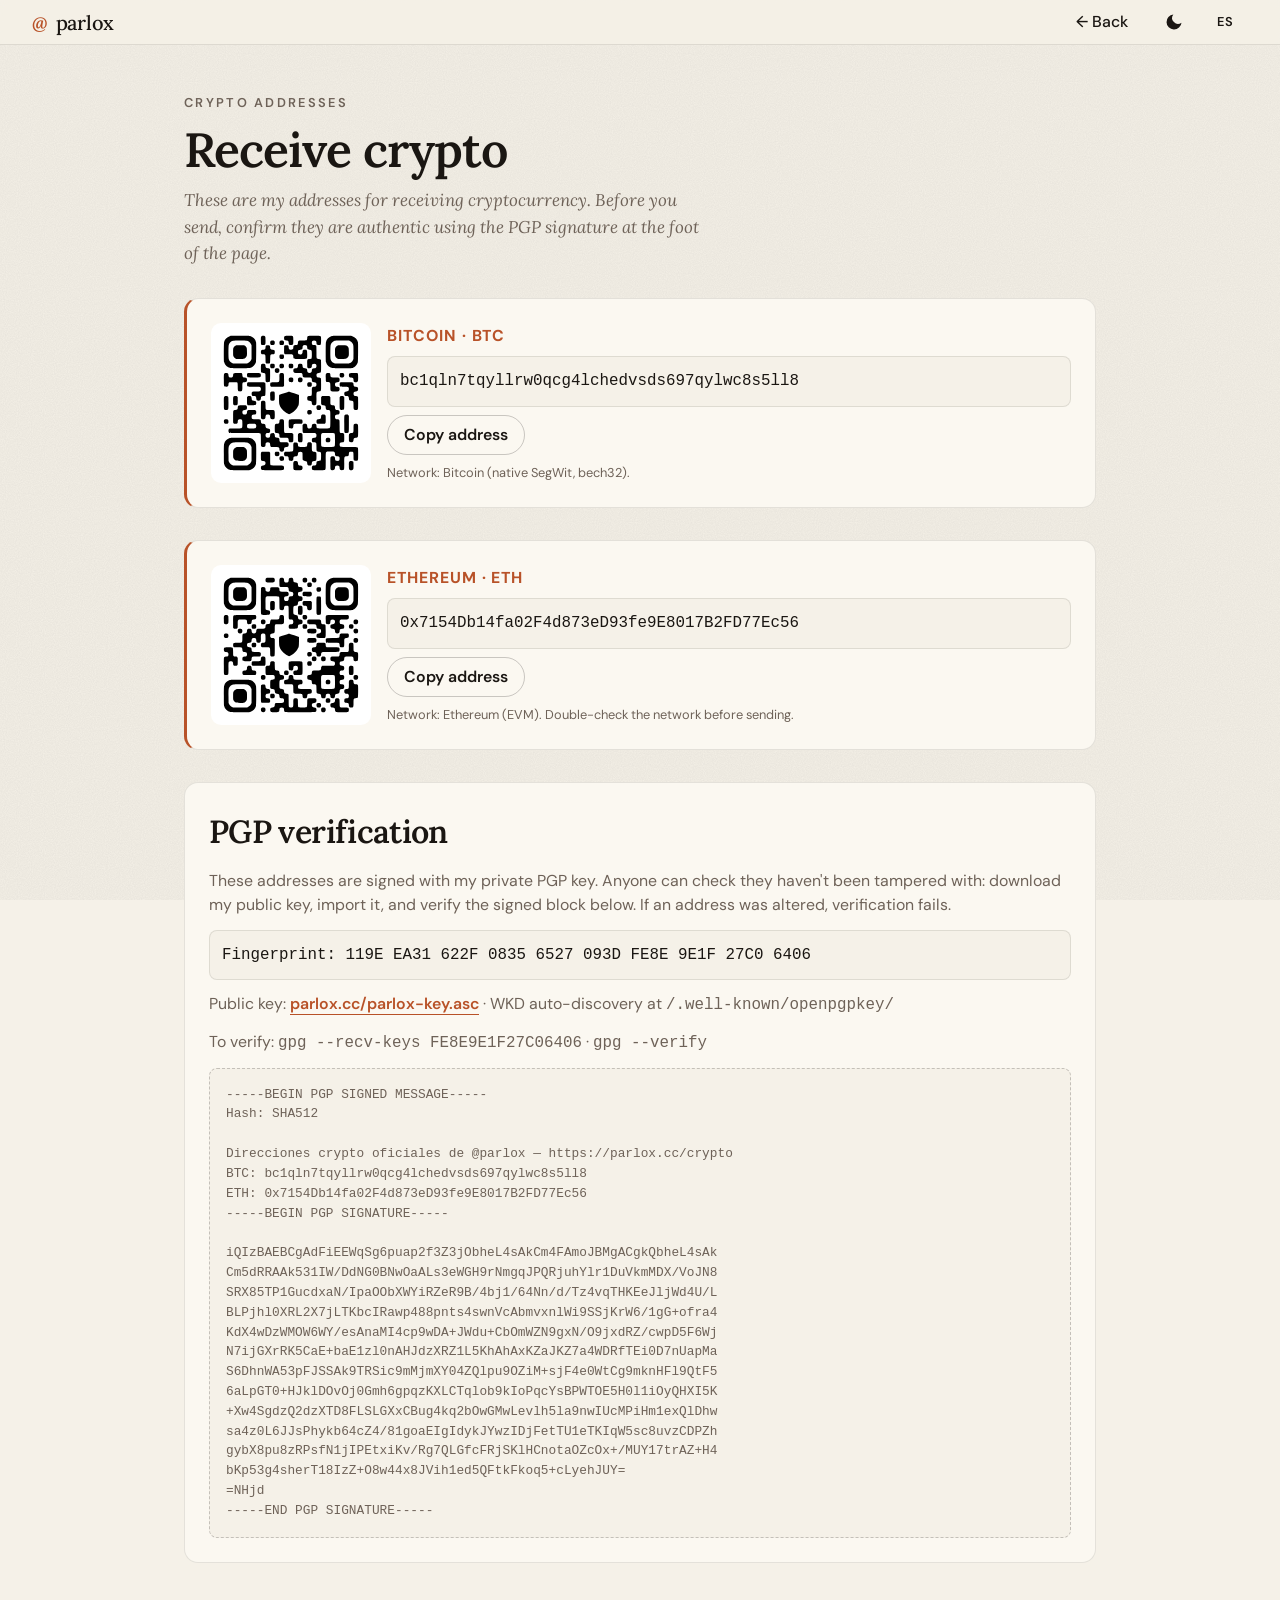
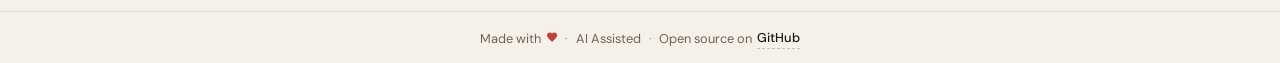
==== crypto.html @ d7d1cc17 "Home v2 + /crypto page: Lora type, quick-data, brand banners, PGP Home (index.html / styles.css / ap" ====
<!doctype html>
<html lang="es">
  <head>
    <meta charset="utf-8" />
    <meta name="viewport" content="width=device-width, initial-scale=1, viewport-fit=cover" />
    <meta name="color-scheme" content="light dark" />

    <title>Recibir crypto — @parlox</title>
    <meta
      name="description"
      content="Direcciones crypto verificables de @parlox, firmadas con PGP."
    />
    <link rel="canonical" href="https://parlox.cc/crypto" />

    <meta name="theme-color" content="#f5f1e8" media="(prefers-color-scheme: light)" />
    <meta name="theme-color" content="#0e0c0a" media="(prefers-color-scheme: dark)" />

    <link
      rel="icon"
      type="image/svg+xml"
      href="data:image/svg+xml;utf8,<svg xmlns='http://www.w3.org/2000/svg' viewBox='0 0 32 32'><rect width='32' height='32' rx='7' fill='%231a1612'/><text x='16' y='22' text-anchor='middle' font-family='Georgia, serif' font-style='italic' font-weight='600' font-size='18' fill='%23f5f1e8'>px</text></svg>"
    />

    <!-- Same no-flash bootstrap as the home page: theme is light/dark
         only (Option 1); lang persists and mirrors to ?lang=en. -->
    <script>
      (function () {
        try {
          var t = localStorage.getItem("parlox.theme");
          if (t !== "light" && t !== "dark")
            t = matchMedia("(prefers-color-scheme: dark)").matches
              ? "dark"
              : "light";
          document.documentElement.setAttribute("data-theme", t);
          var url = new URL(location.href);
          var l =
            url.searchParams.get("lang") ||
            localStorage.getItem("parlox.lang") ||
            ((navigator.language || "es").slice(0, 2).toLowerCase() === "en"
              ? "en"
              : "es");
          document.documentElement.setAttribute("lang", l);
        } catch (e) {}
      })();
    </script>

    <link rel="preconnect" href="https://fonts.googleapis.com" />
    <link rel="preconnect" href="https://fonts.gstatic.com" crossorigin />
    <link
      href="https://fonts.googleapis.com/css2?family=Lora:ital,wght@0,400..700;1,400..600&family=DM+Sans:opsz,wght@9..40,400..700&display=swap"
      rel="stylesheet"
    />

    <link rel="stylesheet" href="styles.css" />
    <script type="module" src="app.js"></script>
  </head>

  <body>
    <a class="skip-link" href="#main" data-i18n="a11y.skip">Saltar al contenido</a>

    <header class="topbar">
      <a class="mark" href="/" aria-label="parlox.cc">
        <span class="mark-at">@</span><span>parlox</span>
      </a>
      <nav class="topbar-actions" aria-label="Acciones del sitio">
        <a class="btn btn-lang-link" href="/" data-i18n="crypto.back">← Volver</a>
        <button
          id="theme-toggle"
          class="btn btn-icon"
          type="button"
          data-i18n-aria="a11y.theme"
          aria-label="Cambiar tema"
        >
          <svg class="icon icon-sun" viewBox="0 0 24 24" aria-hidden="true">
            <circle cx="12" cy="12" r="4" fill="currentColor" />
            <g stroke="currentColor" stroke-width="2" stroke-linecap="round">
              <line x1="12" y1="2" x2="12" y2="5" />
              <line x1="12" y1="19" x2="12" y2="22" />
              <line x1="2" y1="12" x2="5" y2="12" />
              <line x1="19" y1="12" x2="22" y2="12" />
              <line x1="4.5" y1="4.5" x2="6.6" y2="6.6" />
              <line x1="17.4" y1="17.4" x2="19.5" y2="19.5" />
              <line x1="4.5" y1="19.5" x2="6.6" y2="17.4" />
              <line x1="17.4" y1="6.6" x2="19.5" y2="4.5" />
            </g>
          </svg>
          <svg class="icon icon-moon" viewBox="0 0 24 24" aria-hidden="true">
            <path fill="currentColor" d="M21 12.8A9 9 0 1 1 11.2 3a7 7 0 0 0 9.8 9.8z" />
          </svg>
        </button>
        <button
          id="lang-toggle"
          class="btn btn-lang"
          type="button"
          data-i18n-aria="a11y.lang"
          aria-label="Cambiar idioma"
        >
          <span class="lang-current">ES</span>
        </button>
      </nav>
    </header>

    <main id="main" class="page page-doc">
      <header class="ph">
        <p class="ph-eyebrow" data-i18n="crypto.eyebrow">Direcciones crypto</p>
        <h1 class="ph-title" data-i18n="crypto.title">Recibir crypto</h1>
        <p class="ph-intro" data-i18n="crypto.intro">
          Estas son mis direcciones para recibir criptomonedas. Antes de
          enviar, confirma su autenticidad con la firma PGP al pie de la
          página.
        </p>
      </header>

      <section class="addr" aria-label="Bitcoin">
        <div class="addr-qr">
          <img
            src="assets/btc-px-qr.svg"
            alt="Código QR de la dirección Bitcoin"
            width="140"
            height="140"
          />
        </div>
        <div class="addr-main">
          <span class="addr-net">Bitcoin · BTC</span>
          <code class="addr-val" id="btc">bc1qln7tqyllrw0qcg4lchedvsds697qylwc8s5ll8</code>
          <div class="addr-actions">
            <button class="btn-copy" type="button" data-copy="btc" data-i18n="crypto.copy">
              Copiar dirección
            </button>
          </div>
          <p class="addr-note" data-i18n="crypto.btcNet">
            Red: Bitcoin (nativo SegWit, bech32).
          </p>
        </div>
      </section>

      <section class="addr" aria-label="Ethereum">
        <div class="addr-qr">
          <img
            src="assets/eth-px-qr.svg"
            alt="Código QR de la dirección Ethereum"
            width="140"
            height="140"
          />
        </div>
        <div class="addr-main">
          <span class="addr-net">Ethereum · ETH</span>
          <code class="addr-val" id="eth">0x7154Db14fa02F4d873eD93fe9E8017B2FD77Ec56</code>
          <div class="addr-actions">
            <button class="btn-copy" type="button" data-copy="eth" data-i18n="crypto.copy">
              Copiar dirección
            </button>
          </div>
          <p class="addr-note" data-i18n="crypto.ethNet">
            Red: Ethereum (EVM). Confirma la red antes de enviar.
          </p>
        </div>
      </section>

      <section class="verify">
        <h2 data-i18n="crypto.verifyTitle">Verificación PGP</h2>
        <p data-i18n="crypto.verifyIntro">
          Estas direcciones están firmadas con mi clave PGP privada.
          Cualquiera puede comprobar que no fueron alteradas: descarga mi
          clave pública, impórtala y verifica el bloque firmado de abajo.
          Si una dirección fue manipulada, la verificación falla.
        </p>
        <div class="fpr">
          Fingerprint: 119E EA31 622F 0835 6527 093D FE8E 9E1F 27C0 6406
        </div>
        <p>
          <span data-i18n="crypto.keyLabel">Clave pública:</span>
          <a href="/parlox-key.asc">parlox.cc/parlox-key.asc</a> ·
          <span data-i18n="crypto.wkd">Autodiscovery WKD en</span>
          <code>/.well-known/openpgpkey/</code>
        </p>
        <p class="verify-howto">
          <span data-i18n="crypto.howto">Comprobar:</span>
          <code>gpg --recv-keys FE8E9E1F27C06406</code> ·
          <code>gpg --verify</code>
        </p>
        <pre class="sig">-----BEGIN PGP SIGNED MESSAGE-----
Hash: SHA512

Direcciones crypto oficiales de @parlox — https://parlox.cc/crypto
BTC: bc1qln7tqyllrw0qcg4lchedvsds697qylwc8s5ll8
ETH: 0x7154Db14fa02F4d873eD93fe9E8017B2FD77Ec56
-----BEGIN PGP SIGNATURE-----

iQIzBAEBCgAdFiEEWqSg6puap2f3Z3jObheL4sAkCm4FAmoJBMgACgkQbheL4sAk
Cm5dRRAAk531IW/DdNG0BNwOaALs3eWGH9rNmgqJPQRjuhYlr1DuVkmMDX/VoJN8
SRX85TP1GucdxaN/IpaOObXWYiRZeR9B/4bj1/64Nn/d/Tz4vqTHKEeJljWd4U/L
BLPjhl0XRL2X7jLTKbcIRawp488pnts4swnVcAbmvxnlWi9SSjKrW6/1gG+ofra4
KdX4wDzWMOW6WY/esAnaMI4cp9wDA+JWdu+CbOmWZN9gxN/O9jxdRZ/cwpD5F6Wj
N7ijGXrRK5CaE+baE1zl0nAHJdzXRZ1L5KhAhAxKZaJKZ7a4WDRfTEi0D7nUapMa
S6DhnWA53pFJSSAk9TRSic9mMjmXY04ZQlpu9OZiM+sjF4e0WtCg9mknHFl9QtF5
6aLpGT0+HJklDOvOj0Gmh6gpqzKXLCTqlob9kIoPqcYsBPWTOE5H0l1iOyQHXI5K
+Xw4SgdzQ2dzXTD8FLSLGXxCBug4kq2bOwGMwLevlh5la9nwIUcMPiHm1exQlDhw
sa4z0L6JJsPhykb64cZ4/81goaEIgIdykJYwzIDjFetTU1eTKIqW5sc8uvzCDPZh
gybX8pu8zRPsfN1jIPEtxiKv/Rg7QLGfcFRjSKlHCnotaOZcOx+/MUY17trAZ+H4
bKp53g4sherT18IzZ+O8w44x8JVih1ed5QFtkFkoq5+cLyehJUY=
=NHjd
-----END PGP SIGNATURE-----</pre>
      </section>
    </main>

    <footer class="bottombar">
      <p class="bottombar-text">
        <span class="bb-segment">
          <span data-i18n="footer.made">Hecho con</span>
          <svg
            class="footer-heart"
            viewBox="0 0 24 24"
            aria-hidden="true"
            focusable="false"
          >
            <path
              fill="currentColor"
              d="M12 21.35l-1.45-1.32C5.4 15.36 2 12.28 2 8.5 2 5.42 4.42 3 7.5 3c1.74 0 3.41.81 4.5 2.09C13.09 3.81 14.76 3 16.5 3 19.58 3 22 5.42 22 8.5c0 3.78-3.4 6.86-8.55 11.54z"
            />
          </svg>
        </span>
        <span class="bb-sep" aria-hidden="true">·</span>
        <span class="bb-segment" data-i18n="footer.ai">Asistido con IA</span>
        <span class="bb-sep" aria-hidden="true">·</span>
        <span class="bb-segment">
          <span data-i18n="footer.os">Código abierto en</span>
          <a
            class="bb-link"
            href="https://github.com/ParloxNetwork/parlox-cc"
            target="_blank"
            rel="noopener noreferrer"
            >GitHub</a
          >
        </span>
      </p>
    </footer>
  </body>
</html>
---- styles.css ----
/* =========================================================
   parlox.cc — editorial directory
   Lora (display) + DM Sans (body) on warm cream/black
   with paper grain. Hover-accordion (desktop) and wallet
   stack (mobile). Brand-as-accent per panel.
   Theme: light/dark only (no "auto" — bootstrap resolves it).
   ========================================================= */

/* ---------- Modern reset ---------- */
*,
*::before,
*::after {
  box-sizing: border-box;
}
* {
  margin: 0;
  padding: 0;
}
html,
body {
  height: 100%;
}
ul {
  list-style: none;
}
a {
  color: inherit;
  text-decoration: none;
}
button {
  font: inherit;
  color: inherit;
  background: none;
  border: 0;
  cursor: pointer;
}
svg,
img {
  display: block;
  max-width: 100%;
}

/* ---------- Tokens ---------- */
:root {
  --space-1: 0.25rem;
  --space-2: 0.5rem;
  --space-3: 0.75rem;
  --space-4: 1rem;
  --space-5: 1.5rem;
  --space-6: 2rem;
  --space-8: 3rem;

  --fs-xs: clamp(0.7rem, 0.66rem + 0.18vw, 0.8rem);
  --fs-sm: clamp(0.875rem, 0.83rem + 0.2vw, 1rem);
  --fs-base: clamp(1rem, 0.96rem + 0.2vw, 1.0625rem);
  --fs-md: clamp(1.0625rem, 1rem + 0.4vw, 1.25rem);
  --fs-lg: clamp(1.5rem, 1.2rem + 1.4vw, 2rem);
  --fs-xl: clamp(2rem, 1.5rem + 2.4vw, 3rem);

  /* Warm paper palette */
  --bg: #f5f1e8;
  --bg-elev: #fbf8f1;
  --bg-elev-2: #ece6d8;
  --fg: #1a1612;
  --fg-muted: #6e6258;
  --fg-soft: #a39c8e;
  --line: rgba(26, 22, 18, 0.10);
  --line-strong: rgba(26, 22, 18, 0.22);
  --focus: #b85228;
  --heart: #c1413f;

  --grain-blend: multiply;
  --grain-opacity: 0.08;

  --radius: 14px;
  --ease: cubic-bezier(0.22, 0.61, 0.36, 1);
  --dur-fast: 180ms;
  --dur: 380ms;

  --container: 84rem;
  --topbar-h: clamp(60px, 7vh, 76px);
  --bottombar-h: clamp(48px, 6vh, 56px);

  /* Mobile wallet stack tab height */
  --tab-h-mobile: 68px;

  --font-display: "Lora", "Times New Roman", Georgia, serif;
  --font-body: "DM Sans", system-ui, -apple-system, "Segoe UI", Roboto,
    "Helvetica Neue", Arial, sans-serif;
}

/* Theme is light/dark only. The no-flash bootstrap in <head> resolves
   the initial theme from localStorage or prefers-color-scheme and sets
   data-theme to an explicit "light"/"dark" before paint — so there is
   no "auto" state to style here. */
:root[data-theme="dark"] {
  --bg: #0e0c0a;
  --bg-elev: #181613;
  --bg-elev-2: #211e19;
  --fg: #f0e9da;
  --fg-muted: #a39c8e;
  --fg-soft: #6e6258;
  --line: rgba(240, 233, 218, 0.10);
  --line-strong: rgba(240, 233, 218, 0.22);
  --focus: #f4a261;
  --heart: #f4828c;
  --grain-blend: screen;
  --grain-opacity: 0.05;
}
:root[data-theme="light"] {
  --bg: #f5f1e8;
  --bg-elev: #fbf8f1;
  --bg-elev-2: #ece6d8;
  --fg: #1a1612;
  --fg-muted: #6e6258;
  --fg-soft: #a39c8e;
  --line: rgba(26, 22, 18, 0.10);
  --line-strong: rgba(26, 22, 18, 0.22);
  --focus: #b85228;
  --heart: #c1413f;
  --grain-blend: multiply;
  --grain-opacity: 0.08;
}

/* ---------- Brand colors per panel ----------
   Declared as CSS variables on the data-area selector so the inline
   <li style=...> isn't needed. See project_brand_colors memory for
   the reasoning behind each hex. */
.panel[data-area="tech"]  { --brand: #E3262E; }
.panel[data-area="theo"]  { --brand: #FF5C00; }
.panel[data-area="edu"]   { --brand: #A73B74; }
.panel[data-area="found"] { --brand: #006D77; }
.panel[data-area="min"]   { --brand: #1E3A5F; }

/* Iglesia Local dark-mode lift. The primary navy #1E3A5F is too dark
   to read on warm-black (contrast ~1.8); we lift it to a sapphire that
   keeps the same hue (~213°) so the brand still reads as navy, just
   brighter. Note: this is a parlox.cc render variant only — the
   church's actual brand color stays unchanged in their own assets. */
:root[data-theme="dark"] .panel[data-area="min"] {
  --brand: #4670A5;
}

/* ---------- Globals ---------- */
body {
  font-family: var(--font-body);
  font-size: var(--fs-base);
  line-height: 1.55;
  background: var(--bg);
  color: var(--fg);
  display: flex;
  flex-direction: column;
  min-height: 100dvh;
  -webkit-font-smoothing: antialiased;
  text-rendering: optimizeLegibility;
  position: relative;
  overflow-x: hidden;
}

/* Paper grain — fixed, mix-blended over the whole page so it doesn't
   shift on scroll. SVG fractalNoise inlined as data URI to avoid an
   extra request. */
body::before {
  content: "";
  position: fixed;
  inset: 0;
  pointer-events: none;
  z-index: 1;
  opacity: var(--grain-opacity);
  mix-blend-mode: var(--grain-blend);
  background-image: url("data:image/svg+xml;utf8,<svg xmlns='http://www.w3.org/2000/svg' width='220' height='220'><filter id='n'><feTurbulence type='fractalNoise' baseFrequency='0.92' numOctaves='2' stitchTiles='stitch'/><feColorMatrix values='0 0 0 0 0 0 0 0 0 0 0 0 0 0 0 0 0 0 0.7 0'/></filter><rect width='100%' height='100%' filter='url(%23n)'/></svg>");
}

:focus-visible {
  outline: 2px solid var(--focus);
  outline-offset: 3px;
  border-radius: 6px;
}

.skip-link {
  position: absolute;
  top: -100px;
  left: var(--space-4);
  background: var(--bg-elev);
  color: var(--fg);
  padding: var(--space-2) var(--space-4);
  border-radius: 6px;
  z-index: 1000;
  transition: top var(--dur) var(--ease);
}
.skip-link:focus {
  top: var(--space-2);
}

/* ---------- Topbar ---------- */
.topbar {
  height: var(--topbar-h);
  display: flex;
  align-items: center;
  justify-content: space-between;
  gap: var(--space-3);
  padding: 0 var(--space-5);
  border-bottom: 1px solid var(--line);
  position: sticky;
  top: 0;
  z-index: 50;
  background: color-mix(in srgb, var(--bg) 85%, transparent);
  backdrop-filter: saturate(140%) blur(10px);
}
@media (min-width: 768px) {
  .topbar {
    padding: 0 var(--space-6);
  }
}

.mark {
  display: inline-flex;
  align-items: baseline;
  gap: 0.4em;
  font-family: var(--font-display);
  font-weight: 500;
  font-size: var(--fs-md);
  font-variation-settings: "opsz" 14;
  letter-spacing: -0.015em;
}
.mark-at {
  font-style: italic;
  color: var(--focus);
  font-weight: 600;
}

.topbar-actions {
  display: flex;
  align-items: center;
  gap: var(--space-2);
}

/* ---------- Buttons ---------- */
.btn {
  display: inline-flex;
  align-items: center;
  justify-content: center;
  min-height: 44px;
  min-width: 44px;
  padding: 0 var(--space-4);
  border-radius: 999px;
  font-family: var(--font-body);
  font-weight: 500;
  font-size: var(--fs-sm);
  transition: background var(--dur-fast) var(--ease),
    color var(--dur-fast) var(--ease), transform var(--dur-fast) var(--ease);
}
.btn:hover {
  background: var(--bg-elev-2);
}
.btn:active {
  transform: scale(0.97);
}

.btn-primary {
  background: var(--fg);
  color: var(--bg);
  gap: 0.5rem;
}
.btn-primary:hover {
  background: var(--fg);
  filter: brightness(1.12);
}
.wa-icon {
  width: 16px;
  height: 16px;
  flex-shrink: 0;
}

.btn-icon {
  width: 44px;
  padding: 0;
}
.btn-icon .icon {
  width: 20px;
  height: 20px;
}

.icon-sun,
.icon-moon {
  display: none;
}
:root[data-theme="light"] .icon-moon {
  display: block;
}
:root[data-theme="dark"] .icon-sun {
  display: block;
}

.btn-lang {
  font-family: var(--font-body);
  font-weight: 600;
  font-size: var(--fs-xs);
  letter-spacing: 0.08em;
  min-width: 44px;
  padding: 0 var(--space-3);
}

/* ---------- Page layout ---------- */
.page {
  flex: 1 0 auto;
  width: 100%;
  max-width: var(--container);
  margin: 0 auto;
  padding: var(--space-6) var(--space-5) var(--space-5);
  display: flex;
  flex-direction: column;
  gap: var(--space-6);
  min-height: 0;
  position: relative;
  z-index: 2;
}
@media (min-width: 768px) {
  .page {
    padding: var(--space-8) var(--space-6) var(--space-6);
    gap: var(--space-8);
  }
}

/* ---------- Hero ---------- */
.hero {
  display: grid;
  gap: var(--space-3);
  position: relative;
  z-index: 5; /* keep the QR popover above the directory below */
  animation: rise 700ms var(--ease) both;
}
.hero-name {
  font-family: var(--font-display);
  font-weight: 500;
  font-variation-settings: "opsz" 144, "SOFT" 30;
  font-size: var(--fs-xl);
  line-height: 1.04;
  letter-spacing: -0.025em;
  color: var(--fg);
  /* Stay on a single line when the viewport gives us room; the clamp
     on font-size already shrinks gracefully at narrow widths, so we
     let it wrap there naturally. */
  text-wrap: balance;
}
.hero-tagline {
  font-family: var(--font-display);
  font-style: italic;
  font-weight: 400;
  font-variation-settings: "opsz" 36;
  font-size: var(--fs-md);
  color: var(--fg-muted);
  line-height: 1.4;
  max-width: 38ch;
}
/* ---------- Quick-data line ----------
   Small, scannable identity row: handle · email · BTC · PGP.
   PGP goes last so the fingerprint is the first thing to wrap to a
   second line on narrow widths. */
.quick-data {
  display: flex;
  flex-wrap: wrap;
  align-items: center;
  gap: var(--space-2) var(--space-3);
  font-size: var(--fs-xs);
  color: var(--fg-muted);
  margin-top: var(--space-2);
}
.qd-sep {
  color: var(--fg-soft);
}
.qd-item {
  display: inline-flex;
  align-items: center;
  gap: 0.4em;
}
.qd-handle {
  font-family: var(--font-body);
  font-weight: 600;
  letter-spacing: 0.02em;
}
.qd-handle .at {
  font-family: var(--font-display);
  font-style: italic;
  color: var(--focus);
}
.qd-label {
  font-weight: 600;
  letter-spacing: 0.04em;
  text-transform: uppercase;
  font-size: 0.92em;
  color: var(--fg-soft);
}
.qd-link {
  color: var(--fg-muted);
  border-bottom: 1px solid transparent;
  transition: color var(--dur-fast) var(--ease),
    border-color var(--dur-fast) var(--ease);
}
.qd-link:hover,
.qd-link:focus-visible {
  color: var(--fg);
  border-bottom-color: currentColor;
}
.qd-mono {
  font-family: ui-monospace, SFMono-Regular, Menlo, monospace;
  font-size: 0.95em;
}

/* Crypto chip + QR popover. Default above; JS adds .flip-down when it
   would collide with the sticky topbar. */
.qd-crypto {
  position: relative;
}
.qd-qr {
  position: absolute;
  left: 0;
  bottom: calc(100% + 10px);
  z-index: 80;
  width: 208px;
  padding: var(--space-3);
  background: var(--bg-elev);
  border: 1px solid var(--line-strong);
  border-radius: 10px;
  box-shadow: 0 14px 40px -18px rgba(0, 0, 0, 0.45);
  opacity: 0;
  transform: translateY(6px);
  pointer-events: none;
  transition: opacity var(--dur-fast) var(--ease),
    transform var(--dur-fast) var(--ease);
}
.qd-crypto.flip-down .qd-qr {
  bottom: auto;
  top: calc(100% + 10px);
  transform: translateY(-6px);
}
.qd-crypto:hover .qd-qr,
.qd-crypto:focus-within .qd-qr {
  opacity: 1;
  transform: translateY(0);
  pointer-events: auto;
}
.qd-qr img {
  width: 100%;
  height: auto;
  border-radius: 6px;
  background: #fff;
  padding: 8px;
}
.qd-qr-note {
  display: block;
  margin-top: var(--space-2);
  font-size: var(--fs-xs);
  color: var(--fg-muted);
  line-height: 1.35;
}
.qd-qr-note strong {
  color: var(--fg);
}

/* ---------- Directory ---------- */
.directory {
  flex: 1 1 auto;
  display: flex;
  min-height: 0;
  position: relative;
  z-index: 1; /* below .hero so the QR popover paints over the cards */
}

/* ====================================================
   MOBILE — Wallet / business-card stack (default)
   ====================================================
   Each card is absolutely positioned and full-width.
   Default position for card[i]: translateY(i * tabH).
   Only the top --tab-h of each card peeks above the next.
   When card[k] is active:
     cards [0..k-1] keep i * tabH       (their tabs)
     card[k]        keeps k * tabH      (its tab + content fills)
     cards [k+1..n] shift down by --content-h
   --content-h is computed in JS from the container size.
   ==================================================== */
.panels {
  position: relative;
  width: 100%;
  height: 100%;
  min-height: calc(5 * var(--tab-h-mobile) + 280px);
}

.panel {
  position: absolute;
  inset: 0;
  background: var(--bg-elev);
  border: 1px solid var(--line);
  border-top: 3px solid var(--brand, var(--fg));
  border-radius: 14px 14px 0 0;
  box-shadow: 0 -10px 30px -16px rgba(0, 0, 0, 0.18);
  overflow: hidden;
  transform: translateY(var(--y, 0px));
  transition: transform var(--dur) var(--ease),
    box-shadow var(--dur) var(--ease);
  will-change: transform;
  /* Cards fade in with a subtle stagger on first paint. */
  animation: card-in 520ms var(--ease) both;
}
.panel:nth-child(1) { animation-delay: 80ms; }
.panel:nth-child(2) { animation-delay: 140ms; }
.panel:nth-child(3) { animation-delay: 200ms; }
.panel:nth-child(4) { animation-delay: 260ms; }
.panel:nth-child(5) { animation-delay: 320ms; }

.panel.is-active {
  box-shadow: 0 -16px 40px -16px rgba(0, 0, 0, 0.28);
}

.panel-tab {
  display: flex;
  align-items: center;
  justify-content: space-between;
  width: 100%;
  height: var(--tab-h-mobile);
  padding: 0 var(--space-5);
  text-align: left;
  color: inherit;
  position: relative;
  z-index: 2; /* collapsed label/tab above the brand banner */
}
.panel-tab-left {
  display: flex;
  align-items: baseline;
  gap: var(--space-3);
}
.panel-area {
  font-family: var(--font-body);
  font-size: var(--fs-base);
  font-weight: 700;
  letter-spacing: 0.08em;
  text-transform: uppercase;
  color: var(--brand, var(--fg));
}
.panel-status {
  font-family: var(--font-display);
  font-style: italic;
  font-weight: 400;
  font-size: var(--fs-xs);
  color: var(--brand, var(--fg-muted));
  padding: 4px 10px;
  border-radius: 999px;
  border: 1px solid color-mix(in srgb, var(--brand) 38%, transparent);
  background: color-mix(in srgb, var(--brand) 8%, transparent);
  white-space: nowrap;
}

.panel-content {
  position: absolute;
  top: var(--tab-h-mobile);
  left: 0;
  right: 0;
  bottom: 0;
  padding: var(--space-3) var(--space-5) var(--space-6);
  display: flex;
  flex-direction: column;
  gap: var(--space-3);
  opacity: 0;
  transform: translateY(8px);
  pointer-events: none;
  z-index: 1; /* text sits above the brand banner watermark */
  transition: opacity var(--dur) var(--ease),
    transform var(--dur) var(--ease);
}

/* ---------- Brand banner (watermark) ----------
   Fills the empty UPPER area of an open card, top-anchored, capped
   height, fades out at its bottom edge so it never reaches the text.
   Off on mobile (the wallet card content is top-aligned and would
   overlap). The Parlox logo (tech) is a RESERVED <img> with the brand
   color baked in; the other four are inline POC motifs recolored via
   currentColor (= --brand) — real brand SVGs are reserved assets. */
.panel-banner {
  display: none;
  position: absolute;
  left: 50%;
  top: 0;
  transform: translateX(-50%) translateY(-8px);
  width: min(46%, 13rem);
  height: 38%;
  color: var(--brand, var(--fg));
  opacity: 0;
  pointer-events: none;
  z-index: 0;
  place-items: start center;
  transition: opacity var(--dur) var(--ease),
    transform var(--dur) var(--ease);
  -webkit-mask-image: linear-gradient(
    to bottom,
    rgba(0, 0, 0, 0.95) 0%,
    rgba(0, 0, 0, 0.5) 60%,
    rgba(0, 0, 0, 0) 100%
  );
  mask-image: linear-gradient(
    to bottom,
    rgba(0, 0, 0, 0.95) 0%,
    rgba(0, 0, 0, 0.5) 60%,
    rgba(0, 0, 0, 0) 100%
  );
}
.panel-banner svg,
.panel-banner img {
  width: 100%;
  height: 100%;
  object-fit: contain;
  object-position: top;
  fill: currentColor;
}
.panel.is-active .panel-content {
  opacity: 1;
  transform: translateY(0);
  pointer-events: auto;
  transition-delay: 100ms;
}

.panel-kicker {
  font-family: var(--font-display);
  font-style: italic;
  font-weight: 400;
  font-variation-settings: "opsz" 24;
  font-size: var(--fs-sm);
  color: var(--brand, var(--fg-muted));
  max-width: 32ch;
}
.panel-brand {
  font-family: var(--font-display);
  font-weight: 600;
  font-variation-settings: "opsz" 96, "SOFT" 50;
  font-size: var(--fs-lg);
  line-height: 1.05;
  letter-spacing: -0.02em;
  color: var(--fg);
}
.panel-slogan {
  font-family: var(--font-body);
  font-size: var(--fs-sm);
  color: var(--fg-muted);
  max-width: 38ch;
  flex: 1;
}
.panel-link {
  align-self: flex-start;
  display: inline-flex;
  align-items: center;
  gap: var(--space-2);
  margin-top: var(--space-2);
  font-family: var(--font-body);
  font-size: var(--fs-sm);
  font-weight: 600;
  color: var(--brand, var(--fg));
  padding: var(--space-2) 0;
  min-height: 44px;
  position: relative;
  z-index: 1;
}
.panel-link::after {
  content: "";
  position: absolute;
  left: 0;
  right: 100%;
  bottom: 6px;
  height: 1px;
  background: currentColor;
  transition: right var(--dur) var(--ease);
}
.panel-link:hover::after {
  right: 28px;
}
.panel-link .arrow {
  transition: transform var(--dur) var(--ease);
}
.panel-link:hover .arrow {
  transform: translateX(3px);
}

/* ====================================================
   DESKTOP — Horizontal accordion (≥ 768px)
   ====================================================
   - Panels are flex children, not absolute.
   - Default flex-grow: 1 → equal fifths.
   - Hovered/focused panel: flex-grow: 4 → 4/(4+1+1+1+1)=50%.
   - Vertical area name shows when collapsed.
   - On expand: vertical text fades, content fades in
     bottom-aligned with kicker/brand/slogan/link stack.
   ==================================================== */
@media (min-width: 768px) {
  .directory {
    height: 100%;
  }

  .panels {
    flex-direction: row;
    display: flex;
    width: 100%;
    height: 100%;
    min-height: clamp(380px, 58dvh, 640px);
    gap: var(--space-3);
  }

  .panel {
    position: relative;
    inset: auto;
    flex: 1 1 0;
    min-width: 0;
    height: 100%;
    border: 1px solid var(--line);
    border-top: 1px solid var(--line);
    border-radius: var(--radius);
    box-shadow: none;
    background: var(--bg-elev);
    transform: none;
    transition: flex-grow var(--dur) var(--ease),
      border-color var(--dur) var(--ease),
      box-shadow var(--dur) var(--ease);
  }

  /* Brand color as a 4px bottom band — quiet identification per panel. */
  .panel::after {
    content: "";
    position: absolute;
    left: 0;
    right: 0;
    bottom: 0;
    height: 4px;
    background: var(--brand, transparent);
    transition: height var(--dur) var(--ease);
    border-radius: 0 0 var(--radius) var(--radius);
  }

  .panel-tab {
    position: absolute;
    inset: 0;
    height: 100%;
    flex-direction: column;
    justify-content: space-between;
    align-items: stretch;
    padding: var(--space-5) var(--space-4);
    background: transparent;
  }
  .panel-tab-left {
    flex-direction: column;
    align-items: center;
    gap: var(--space-4);
    flex: 1;
    justify-content: center;
  }
  .panel-area {
    /* Vertical text — reads bottom→top, conventional. */
    writing-mode: vertical-rl;
    transform: rotate(180deg);
    font-size: clamp(1.5rem, 1.1rem + 1.4vw, 2.25rem);
    font-weight: 700;
    letter-spacing: 0.14em;
    text-align: center;
    transition: opacity var(--dur) var(--ease),
      transform var(--dur) var(--ease);
  }
  .panel-status {
    align-self: center;
    margin-top: auto;
  }

  .panel-content {
    position: absolute;
    inset: 0;
    padding: var(--space-6);
    display: flex;
    flex-direction: column;
    justify-content: flex-end;
    gap: var(--space-3);
    opacity: 0;
    transform: none;
    pointer-events: none;
    transition: opacity var(--dur) var(--ease);
  }
  .panel-slogan {
    flex: none;
    max-width: 30ch;
  }
  .panel-banner {
    display: grid;
    top: 0;
    height: 38%;
    width: min(44%, 12rem);
  }

  /* Expand on hover, keyboard focus, or programmatic activation. */
  .panel:hover,
  .panel:focus-within,
  .panel.is-active {
    flex-grow: 4;
    border-color: var(--line-strong);
    box-shadow: 0 12px 36px -18px
      color-mix(in srgb, var(--brand) 60%, rgba(0, 0, 0, 0.4));
  }
  .panel:hover::after,
  .panel:focus-within::after,
  .panel.is-active::after {
    height: 6px;
  }
  .panel:hover .panel-area,
  .panel:focus-within .panel-area,
  .panel.is-active .panel-area {
    opacity: 0;
    transform: rotate(180deg) translateY(-12px);
  }
  .panel:hover .panel-status,
  .panel:focus-within .panel-status,
  .panel.is-active .panel-status {
    opacity: 0;
    transform: translateY(8px);
  }
  .panel-status {
    transition: opacity var(--dur) var(--ease),
      transform var(--dur) var(--ease);
  }
  .panel:hover .panel-content,
  .panel:focus-within .panel-content,
  .panel.is-active .panel-content {
    opacity: 1;
    pointer-events: auto;
    transition-delay: 140ms;
  }
  .panel:hover .panel-banner,
  .panel:focus-within .panel-banner,
  .panel.is-active .panel-banner {
    opacity: 0.32;
    transform: translateX(-50%) translateY(0);
    transition-delay: 160ms;
  }
}

/* ---------- Bottombar ---------- */
.bottombar {
  flex-shrink: 0;
  min-height: var(--bottombar-h);
  display: flex;
  align-items: center;
  justify-content: center;
  font-size: var(--fs-xs);
  color: var(--fg-muted);
  border-top: 1px solid var(--line);
  background: var(--bg);
  padding: var(--space-3) var(--space-4);
  padding-bottom: calc(var(--space-3) + env(safe-area-inset-bottom, 0px));
  text-align: center;
  position: relative;
  z-index: 2;
}
.bottombar-text {
  display: flex;
  flex-wrap: wrap;
  align-items: center;
  justify-content: center;
  gap: 0.35em 0.6em;
  line-height: 1.5;
}
.bb-segment {
  display: inline-flex;
  align-items: center;
  gap: 0.35em;
  white-space: nowrap;
}
.bb-sep {
  color: var(--fg-soft);
}
.bb-link {
  color: var(--fg);
  font-weight: 500;
  text-decoration: none;
  border-bottom: 1px dashed var(--line-strong);
  padding-bottom: 1px;
  transition: color var(--dur-fast) var(--ease),
    border-color var(--dur-fast) var(--ease);
}
.bb-link:hover,
.bb-link:focus-visible {
  color: var(--focus);
  border-color: currentColor;
}
.footer-heart {
  width: 0.95em;
  height: 0.95em;
  color: var(--heart);
  flex-shrink: 0;
  transform: translateY(-1px);
}

/* On phone widths the inline footer wraps awkwardly with the middle
   dots stranded at line edges. Stack the segments and hide the
   separators — reads like a colophon. */
@media (max-width: 599.98px) {
  .bottombar {
    min-height: 0;
    padding-top: var(--space-4);
    padding-bottom: calc(var(--space-4) + env(safe-area-inset-bottom, 0px));
  }
  .bottombar-text {
    flex-direction: column;
    gap: var(--space-2);
  }
  .bb-sep {
    display: none;
  }
}

/* ====================================================
   Internal document page (e.g. /crypto)
   ====================================================
   Reuses every shared token, the topbar, footer, theme and grain
   from above — that's what keeps internal pages visually coherent
   with the home as the site grows. Only page-specific layout lives
   here. */
.page-doc {
  max-width: 60rem;
  justify-content: flex-start;
  gap: var(--space-6);
  padding: var(--space-8) var(--space-5);
}
.btn-lang-link {
  gap: 0.3em;
}
.ph {
  display: grid;
  gap: var(--space-3);
  animation: rise 600ms var(--ease) both;
}
.ph-eyebrow {
  font-family: var(--font-body);
  font-size: var(--fs-xs);
  font-weight: 600;
  text-transform: uppercase;
  letter-spacing: 0.18em;
  color: var(--fg-muted);
}
.ph-title {
  font-family: var(--font-display);
  font-weight: 600;
  font-size: var(--fs-xl);
  line-height: 1.05;
  letter-spacing: -0.02em;
  color: var(--fg);
}
.ph-intro {
  font-family: var(--font-display);
  font-style: italic;
  color: var(--fg-muted);
  max-width: 52ch;
}

.addr {
  display: grid;
  gap: var(--space-4);
  grid-template-columns: 1fr;
  border: 1px solid var(--line);
  border-left: 3px solid var(--brand, var(--focus));
  border-radius: var(--radius);
  background: var(--bg-elev);
  padding: var(--space-5);
}
@media (min-width: 620px) {
  .addr {
    grid-template-columns: auto 1fr;
    align-items: center;
  }
}
.addr-qr {
  width: 160px;
  height: 160px;
  border-radius: 10px;
  background: #fff;
  padding: 10px;
}
.addr-qr img {
  width: 100%;
  height: 100%;
}
.addr-main {
  display: grid;
  gap: var(--space-2);
  min-width: 0;
}
.addr-net {
  font-family: var(--font-body);
  font-weight: 700;
  letter-spacing: 0.06em;
  text-transform: uppercase;
  font-size: var(--fs-sm);
  color: var(--focus);
}
.addr-val {
  font-family: ui-monospace, SFMono-Regular, Menlo, monospace;
  font-size: var(--fs-sm);
  word-break: break-all;
  color: var(--fg);
  background: var(--bg);
  border: 1px solid var(--line);
  border-radius: 8px;
  padding: var(--space-3);
}
.addr-actions {
  display: flex;
  flex-wrap: wrap;
  gap: var(--space-2);
}
.btn-copy {
  display: inline-flex;
  align-items: center;
  gap: 0.4em;
  min-height: 40px;
  padding: 0 var(--space-4);
  border-radius: 999px;
  border: 1px solid var(--line-strong);
  font-family: var(--font-body);
  font-size: var(--fs-sm);
  font-weight: 600;
  color: var(--fg);
  transition: background var(--dur-fast) var(--ease);
}
.btn-copy:hover {
  background: var(--bg-elev-2);
}
.addr-note {
  font-size: var(--fs-xs);
  color: var(--fg-muted);
}

.verify {
  border: 1px solid var(--line);
  border-radius: var(--radius);
  background: var(--bg-elev);
  padding: var(--space-5);
  display: grid;
  gap: var(--space-3);
}
.verify h2 {
  font-family: var(--font-display);
  font-size: var(--fs-lg);
  font-weight: 600;
  letter-spacing: -0.02em;
}
.verify p {
  font-size: var(--fs-sm);
  color: var(--fg-muted);
}
.verify a {
  color: var(--focus);
  font-weight: 600;
  border-bottom: 1px solid currentColor;
}
.verify-howto {
  font-size: var(--fs-xs);
}
.fpr {
  font-family: ui-monospace, SFMono-Regular, Menlo, monospace;
  font-size: var(--fs-sm);
  background: var(--bg);
  border: 1px solid var(--line);
  border-radius: 8px;
  padding: var(--space-3);
  word-break: break-word;
}
pre.sig {
  font-family: ui-monospace, SFMono-Regular, Menlo, monospace;
  font-size: var(--fs-xs);
  color: var(--fg-muted);
  background: var(--bg);
  border: 1px dashed var(--line-strong);
  border-radius: 8px;
  padding: var(--space-4);
  overflow-x: auto;
  white-space: pre-wrap;
  word-break: break-word;
}

/* ---------- Motion ---------- */
@keyframes card-in {
  from {
    opacity: 0;
    transform: translateY(calc(var(--y, 0px) + 12px));
  }
  to {
    opacity: 1;
    transform: translateY(var(--y, 0px));
  }
}
@keyframes rise {
  from {
    opacity: 0;
    transform: translateY(10px);
  }
  to {
    opacity: 1;
    transform: translateY(0);
  }
}

@media (prefers-reduced-motion: reduce) {
  *,
  *::before,
  *::after {
    transition-duration: 0.01ms !important;
    animation: none !important;
  }
}
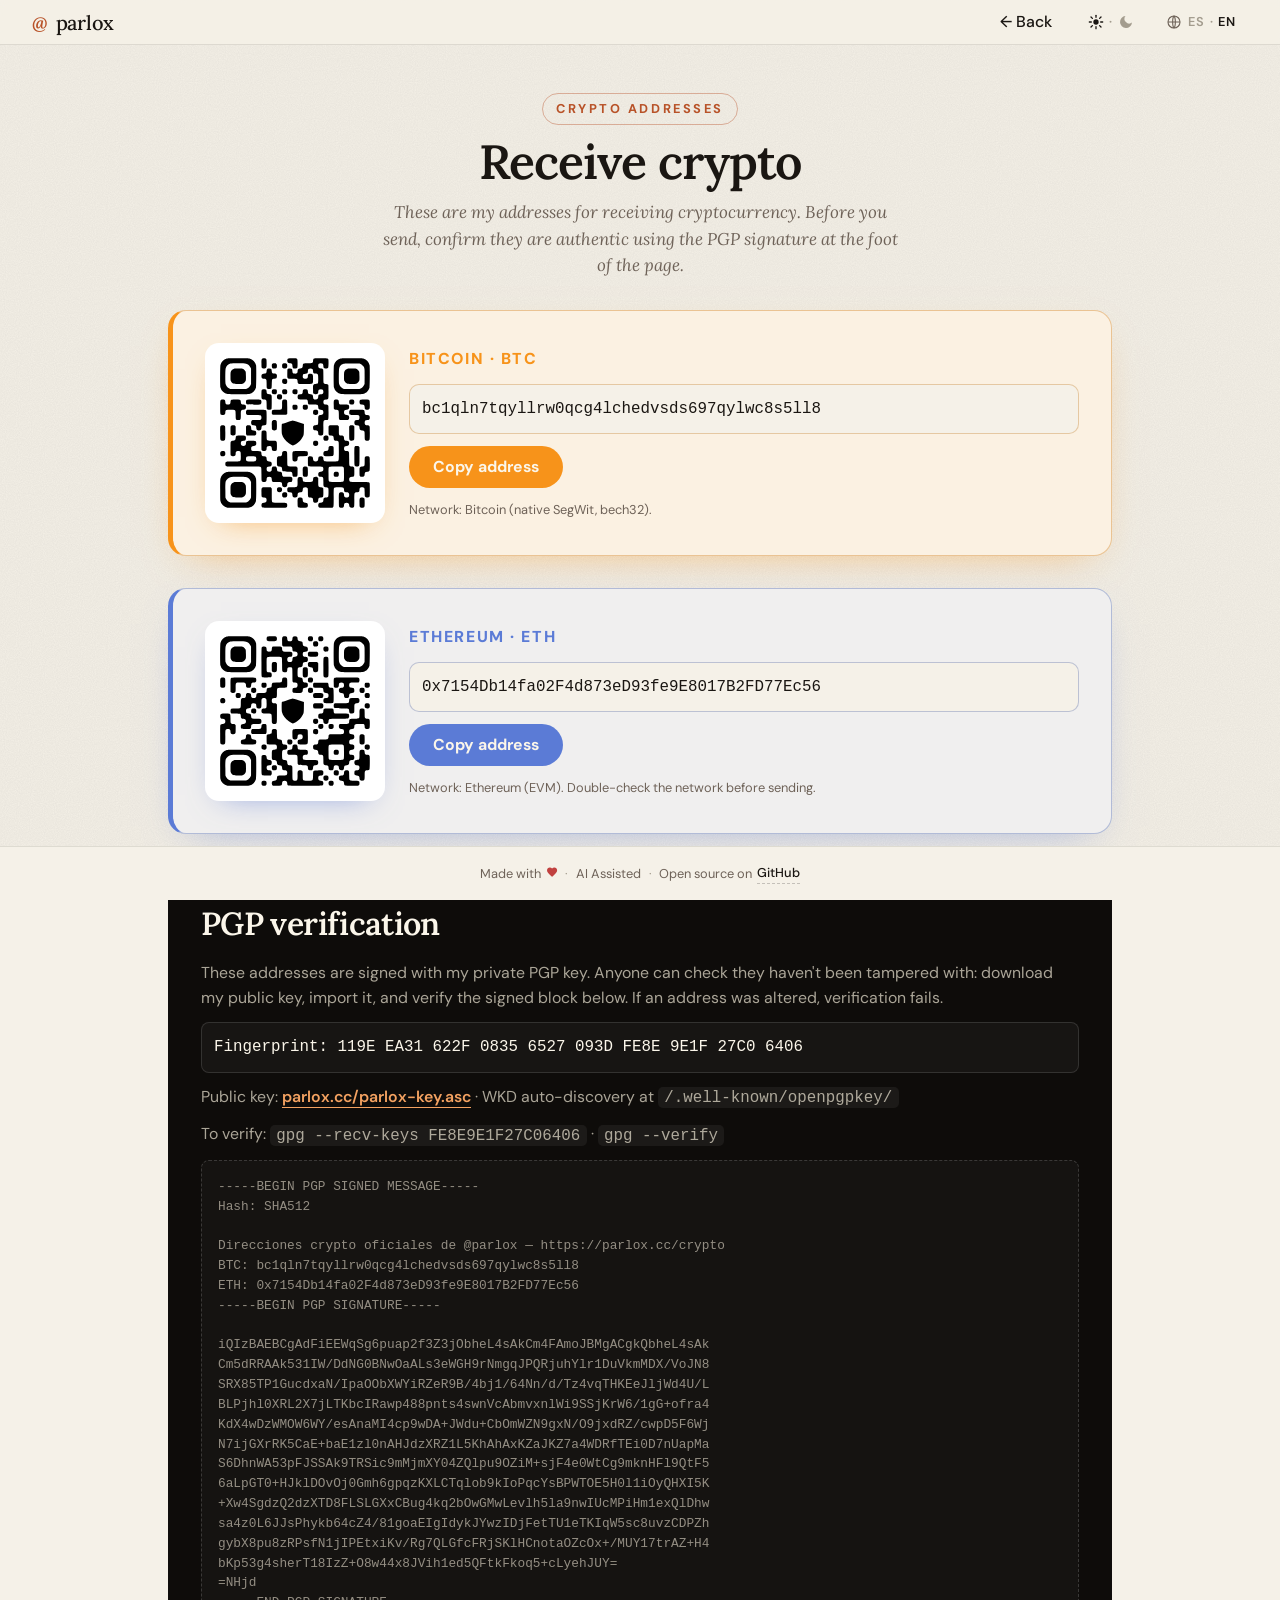
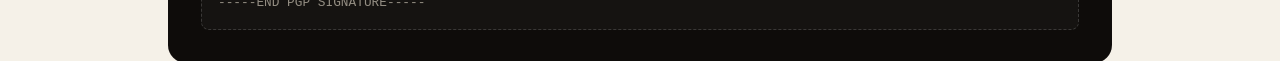
==== commit 4df1cb73: "Redesign: chromatic plate directory + split presentation-card hero - Directory: brand-colored plates" ====
--- a/crypto.html
+++ b/crypto.html
@@ -21,8 +21,7 @@
       href="data:image/svg+xml;utf8,<svg xmlns='http://www.w3.org/2000/svg' viewBox='0 0 32 32'><rect width='32' height='32' rx='7' fill='%231a1612'/><text x='16' y='22' text-anchor='middle' font-family='Georgia, serif' font-style='italic' font-weight='600' font-size='18' fill='%23f5f1e8'>px</text></svg>"
     />
 
-    <!-- Same no-flash bootstrap as the home page: theme is light/dark
-         only (Option 1); lang persists and mirrors to ?lang=en. -->
+    <!-- Same no-flash bootstrap (preservado intacto). -->
     <script>
       (function () {
         try {
@@ -66,27 +65,34 @@
         <a class="btn btn-lang-link" href="/" data-i18n="crypto.back">← Volver</a>
         <button
           id="theme-toggle"
-          class="btn btn-icon"
+          class="btn btn-lang"
           type="button"
           data-i18n-aria="a11y.theme"
           aria-label="Cambiar tema"
         >
-          <svg class="icon icon-sun" viewBox="0 0 24 24" aria-hidden="true">
-            <circle cx="12" cy="12" r="4" fill="currentColor" />
-            <g stroke="currentColor" stroke-width="2" stroke-linecap="round">
-              <line x1="12" y1="2" x2="12" y2="5" />
-              <line x1="12" y1="19" x2="12" y2="22" />
-              <line x1="2" y1="12" x2="5" y2="12" />
-              <line x1="19" y1="12" x2="22" y2="12" />
-              <line x1="4.5" y1="4.5" x2="6.6" y2="6.6" />
-              <line x1="17.4" y1="17.4" x2="19.5" y2="19.5" />
-              <line x1="4.5" y1="19.5" x2="6.6" y2="17.4" />
-              <line x1="17.4" y1="6.6" x2="19.5" y2="4.5" />
-            </g>
-          </svg>
-          <svg class="icon icon-moon" viewBox="0 0 24 24" aria-hidden="true">
-            <path fill="currentColor" d="M21 12.8A9 9 0 1 1 11.2 3a7 7 0 0 0 9.8 9.8z" />
-          </svg>
+          <span class="lang-seg">
+            <span class="theme-opt" data-theme-opt="light">
+              <svg class="icon icon-sun" viewBox="0 0 24 24" aria-hidden="true">
+                <circle cx="12" cy="12" r="4" fill="currentColor" />
+                <g stroke="currentColor" stroke-width="2" stroke-linecap="round">
+                  <line x1="12" y1="2" x2="12" y2="5" />
+                  <line x1="12" y1="19" x2="12" y2="22" />
+                  <line x1="2" y1="12" x2="5" y2="12" />
+                  <line x1="19" y1="12" x2="22" y2="12" />
+                  <line x1="4.5" y1="4.5" x2="6.6" y2="6.6" />
+                  <line x1="17.4" y1="17.4" x2="19.5" y2="19.5" />
+                  <line x1="4.5" y1="19.5" x2="6.6" y2="17.4" />
+                  <line x1="17.4" y1="6.6" x2="19.5" y2="4.5" />
+                </g>
+              </svg>
+            </span>
+            <span class="lang-div" aria-hidden="true">·</span>
+            <span class="theme-opt" data-theme-opt="dark">
+              <svg class="icon icon-moon" viewBox="0 0 24 24" aria-hidden="true">
+                <path fill="currentColor" d="M21 12.8A9 9 0 1 1 11.2 3a7 7 0 0 0 9.8 9.8z" />
+              </svg>
+            </span>
+          </span>
         </button>
         <button
           id="lang-toggle"
@@ -95,7 +101,20 @@
           data-i18n-aria="a11y.lang"
           aria-label="Cambiar idioma"
         >
-          <span class="lang-current">ES</span>
+          <svg class="lang-globe" viewBox="0 0 24 24" aria-hidden="true" focusable="false">
+            <circle cx="12" cy="12" r="9" fill="none" stroke="currentColor" stroke-width="1.7" />
+            <path
+              fill="none"
+              stroke="currentColor"
+              stroke-width="1.7"
+              d="M3 12h18M12 3c2.7 2.7 2.7 15.3 0 18M12 3c-2.7 2.7-2.7 15.3 0 18"
+            />
+          </svg>
+          <span class="lang-seg">
+            <span class="lang-opt" data-lang="es">ES</span>
+            <span class="lang-div" aria-hidden="true">·</span>
+            <span class="lang-opt" data-lang="en">EN</span>
+          </span>
         </button>
       </nav>
     </header>
@@ -124,8 +143,8 @@
           <span class="addr-net">Bitcoin · BTC</span>
           <code class="addr-val" id="btc">bc1qln7tqyllrw0qcg4lchedvsds697qylwc8s5ll8</code>
           <div class="addr-actions">
-            <button class="btn-copy" type="button" data-copy="btc" data-i18n="crypto.copy">
-              Copiar dirección
+            <button class="btn-copy" type="button" data-copy="btc">
+              <span data-i18n="crypto.copy">Copiar dirección</span>
             </button>
           </div>
           <p class="addr-note" data-i18n="crypto.btcNet">
@@ -147,8 +166,8 @@
           <span class="addr-net">Ethereum · ETH</span>
           <code class="addr-val" id="eth">0x7154Db14fa02F4d873eD93fe9E8017B2FD77Ec56</code>
           <div class="addr-actions">
-            <button class="btn-copy" type="button" data-copy="eth" data-i18n="crypto.copy">
-              Copiar dirección
+            <button class="btn-copy" type="button" data-copy="eth">
+              <span data-i18n="crypto.copy">Copiar dirección</span>
             </button>
           </div>
           <p class="addr-note" data-i18n="crypto.ethNet">
--- a/styles.css
+++ b/styles.css
@@ -1,1110 +1,583 @@
 /* =========================================================
    parlox.cc — editorial directory
-   Lora (display) + DM Sans (body) on warm cream/black
-   with paper grain. Hover-accordion (desktop) and wallet
-   stack (mobile). Brand-as-accent per panel.
-   Theme: light/dark only (no "auto" — bootstrap resolves it).
+   Lora (display) + DM Sans (body) on warm cream/black with
+   paper grain. Brand-as-field per panel: chromatic plates
+   that flood with each brand color, wallet stack on mobile,
+   hover/tap accordion on desktop. Split presentation-card
+   hero. Theme light/dark only (bootstrap resolves it).
    ========================================================= */
 
-/* ---------- Modern reset ---------- */
-*,
-*::before,
-*::after {
-  box-sizing: border-box;
-}
-* {
-  margin: 0;
-  padding: 0;
-}
-html,
-body {
-  height: 100%;
-}
-ul {
-  list-style: none;
-}
-a {
-  color: inherit;
-  text-decoration: none;
-}
-button {
-  font: inherit;
-  color: inherit;
-  background: none;
-  border: 0;
-  cursor: pointer;
-}
-svg,
-img {
-  display: block;
-  max-width: 100%;
-}
-
-/* ---------- Tokens ---------- */
-:root {
-  --space-1: 0.25rem;
-  --space-2: 0.5rem;
-  --space-3: 0.75rem;
-  --space-4: 1rem;
-  --space-5: 1.5rem;
-  --space-6: 2rem;
-  --space-8: 3rem;
-
-  --fs-xs: clamp(0.7rem, 0.66rem + 0.18vw, 0.8rem);
-  --fs-sm: clamp(0.875rem, 0.83rem + 0.2vw, 1rem);
-  --fs-base: clamp(1rem, 0.96rem + 0.2vw, 1.0625rem);
-  --fs-md: clamp(1.0625rem, 1rem + 0.4vw, 1.25rem);
-  --fs-lg: clamp(1.5rem, 1.2rem + 1.4vw, 2rem);
-  --fs-xl: clamp(2rem, 1.5rem + 2.4vw, 3rem);
-
-  /* Warm paper palette */
-  --bg: #f5f1e8;
-  --bg-elev: #fbf8f1;
-  --bg-elev-2: #ece6d8;
-  --fg: #1a1612;
-  --fg-muted: #6e6258;
-  --fg-soft: #a39c8e;
-  --line: rgba(26, 22, 18, 0.10);
-  --line-strong: rgba(26, 22, 18, 0.22);
-  --focus: #b85228;
-  --heart: #c1413f;
-
-  --grain-blend: multiply;
-  --grain-opacity: 0.08;
-
-  --radius: 14px;
-  --ease: cubic-bezier(0.22, 0.61, 0.36, 1);
-  --dur-fast: 180ms;
-  --dur: 380ms;
-
-  --container: 84rem;
-  --topbar-h: clamp(60px, 7vh, 76px);
-  --bottombar-h: clamp(48px, 6vh, 56px);
-
-  /* Mobile wallet stack tab height */
-  --tab-h-mobile: 68px;
-
-  --font-display: "Lora", "Times New Roman", Georgia, serif;
-  --font-body: "DM Sans", system-ui, -apple-system, "Segoe UI", Roboto,
-    "Helvetica Neue", Arial, sans-serif;
-}
-
-/* Theme is light/dark only. The no-flash bootstrap in <head> resolves
-   the initial theme from localStorage or prefers-color-scheme and sets
-   data-theme to an explicit "light"/"dark" before paint — so there is
-   no "auto" state to style here. */
-:root[data-theme="dark"] {
-  --bg: #0e0c0a;
-  --bg-elev: #181613;
-  --bg-elev-2: #211e19;
-  --fg: #f0e9da;
-  --fg-muted: #a39c8e;
-  --fg-soft: #6e6258;
-  --line: rgba(240, 233, 218, 0.10);
-  --line-strong: rgba(240, 233, 218, 0.22);
-  --focus: #f4a261;
-  --heart: #f4828c;
-  --grain-blend: screen;
-  --grain-opacity: 0.05;
-}
-:root[data-theme="light"] {
-  --bg: #f5f1e8;
-  --bg-elev: #fbf8f1;
-  --bg-elev-2: #ece6d8;
-  --fg: #1a1612;
-  --fg-muted: #6e6258;
-  --fg-soft: #a39c8e;
-  --line: rgba(26, 22, 18, 0.10);
-  --line-strong: rgba(26, 22, 18, 0.22);
-  --focus: #b85228;
-  --heart: #c1413f;
-  --grain-blend: multiply;
-  --grain-opacity: 0.08;
-}
-
-/* ---------- Brand colors per panel ----------
-   Declared as CSS variables on the data-area selector so the inline
-   <li style=...> isn't needed. See project_brand_colors memory for
-   the reasoning behind each hex. */
-.panel[data-area="tech"]  { --brand: #E3262E; }
-.panel[data-area="theo"]  { --brand: #FF5C00; }
-.panel[data-area="edu"]   { --brand: #A73B74; }
-.panel[data-area="found"] { --brand: #006D77; }
-.panel[data-area="min"]   { --brand: #1E3A5F; }
-
-/* Iglesia Local dark-mode lift. The primary navy #1E3A5F is too dark
-   to read on warm-black (contrast ~1.8); we lift it to a sapphire that
-   keeps the same hue (~213°) so the brand still reads as navy, just
-   brighter. Note: this is a parlox.cc render variant only — the
-   church's actual brand color stays unchanged in their own assets. */
-:root[data-theme="dark"] .panel[data-area="min"] {
-  --brand: #4670A5;
-}
-
-/* ---------- Globals ---------- */
-body {
-  font-family: var(--font-body);
-  font-size: var(--fs-base);
-  line-height: 1.55;
-  background: var(--bg);
-  color: var(--fg);
-  display: flex;
-  flex-direction: column;
-  min-height: 100dvh;
-  -webkit-font-smoothing: antialiased;
-  text-rendering: optimizeLegibility;
-  position: relative;
-  overflow-x: hidden;
-}
-
-/* Paper grain — fixed, mix-blended over the whole page so it doesn't
-   shift on scroll. SVG fractalNoise inlined as data URI to avoid an
-   extra request. */
-body::before {
-  content: "";
-  position: fixed;
-  inset: 0;
-  pointer-events: none;
-  z-index: 1;
-  opacity: var(--grain-opacity);
-  mix-blend-mode: var(--grain-blend);
-  background-image: url("data:image/svg+xml;utf8,<svg xmlns='http://www.w3.org/2000/svg' width='220' height='220'><filter id='n'><feTurbulence type='fractalNoise' baseFrequency='0.92' numOctaves='2' stitchTiles='stitch'/><feColorMatrix values='0 0 0 0 0 0 0 0 0 0 0 0 0 0 0 0 0 0 0.7 0'/></filter><rect width='100%' height='100%' filter='url(%23n)'/></svg>");
-}
-
-:focus-visible {
-  outline: 2px solid var(--focus);
-  outline-offset: 3px;
-  border-radius: 6px;
-}
-
-.skip-link {
-  position: absolute;
-  top: -100px;
-  left: var(--space-4);
-  background: var(--bg-elev);
-  color: var(--fg);
-  padding: var(--space-2) var(--space-4);
-  border-radius: 6px;
-  z-index: 1000;
-  transition: top var(--dur) var(--ease);
-}
-.skip-link:focus {
-  top: var(--space-2);
-}
+*,*::before,*::after{box-sizing:border-box}
+*{margin:0;padding:0}
+html,body{height:100%}
+ul{list-style:none}
+a{color:inherit;text-decoration:none}
+button{font:inherit;color:inherit;background:none;border:0;cursor:pointer}
+svg,img{display:block;max-width:100%}
+
+:root{
+  --space-1:0.25rem;--space-2:0.5rem;--space-3:0.75rem;--space-4:1rem;
+  --space-5:1.5rem;--space-6:2rem;--space-8:3rem;
+  --fs-xs:clamp(0.7rem,0.66rem + 0.18vw,0.8rem);
+  --fs-sm:clamp(0.875rem,0.83rem + 0.2vw,1rem);
+  --fs-base:clamp(1rem,0.96rem + 0.2vw,1.0625rem);
+  --fs-md:clamp(1.0625rem,1rem + 0.4vw,1.25rem);
+  --fs-lg:clamp(1.5rem,1.2rem + 1.4vw,2rem);
+  --fs-xl:clamp(2rem,1.5rem + 2.4vw,3rem);
+  --fs-plate:clamp(1.8rem,1.2rem + 3vw,3.4rem);
+  --bg:#f5f1e8;--bg-elev:#fbf8f1;--bg-elev-2:#ece6d8;
+  --fg:#1a1612;--fg-muted:#6e6258;--fg-soft:#a39c8e;
+  --line:rgba(26,22,18,.10);--line-strong:rgba(26,22,18,.22);
+  --focus:#b85228;--heart:#c1413f;
+  /* Texto legible sobre la placa inundada de color de marca. */
+  --on-brand:#fbf6ea;--on-brand-soft:rgba(251,246,234,.74);
+  --grain-blend:multiply;--grain-opacity:.08;
+  --radius:18px;
+  --ease:cubic-bezier(.33,0,.2,1);
+  --ease-out:cubic-bezier(.23,1,.32,1);
+  --ease-in-out:cubic-bezier(.77,0,.175,1);
+  --ease-drawer:cubic-bezier(.32,.72,0,1);
+  --dur-press:130ms;--dur-fast:180ms;--dur:300ms;--dur-drawer:460ms;
+  --container:84rem;
+  --topbar-h:clamp(60px,7vh,76px);
+  --bottombar-h:clamp(48px,6vh,56px);
+  --tab-h-mobile:74px;
+  --font-display:"Lora","Times New Roman",Georgia,serif;
+  --font-body:"DM Sans",system-ui,-apple-system,"Segoe UI",Roboto,
+    "Helvetica Neue",Arial,sans-serif;
+}
+:root[data-theme="dark"]{
+  --bg:#0e0c0a;--bg-elev:#181613;--bg-elev-2:#211e19;
+  --fg:#f0e9da;--fg-muted:#a39c8e;--fg-soft:#6e6258;
+  --line:rgba(240,233,218,.10);--line-strong:rgba(240,233,218,.22);
+  --focus:#f4a261;--heart:#f4828c;
+  --grain-blend:screen;--grain-opacity:.05;
+}
+:root[data-theme="light"]{
+  --bg:#f5f1e8;--bg-elev:#fbf8f1;--bg-elev-2:#ece6d8;
+  --fg:#1a1612;--fg-muted:#6e6258;--fg-soft:#a39c8e;
+  --line:rgba(26,22,18,.10);--line-strong:rgba(26,22,18,.22);
+  --focus:#b85228;--heart:#c1413f;
+  --grain-blend:multiply;--grain-opacity:.08;
+}
+.panel[data-area="tech"]{--brand:#E3262E}
+.panel[data-area="theo"]{--brand:#FF5C00}
+.panel[data-area="edu"]{--brand:#A73B74}
+.panel[data-area="found"]{--brand:#006D77}
+.panel[data-area="min"]{--brand:#1E3A5F}
+:root[data-theme="dark"] .panel[data-area="min"]{--brand:#4670A5}
+
+body{
+  font-family:var(--font-body);font-size:var(--fs-base);line-height:1.55;
+  background:var(--bg);color:var(--fg);
+  display:flex;flex-direction:column;min-height:100dvh;
+  -webkit-font-smoothing:antialiased;text-rendering:optimizeLegibility;
+  position:relative;overflow-x:hidden;
+}
+body::before{
+  content:"";position:fixed;inset:0;pointer-events:none;z-index:1;
+  opacity:var(--grain-opacity);mix-blend-mode:var(--grain-blend);
+  background-image:url("data:image/svg+xml;utf8,<svg xmlns='http://www.w3.org/2000/svg' width='220' height='220'><filter id='n'><feTurbulence type='fractalNoise' baseFrequency='0.92' numOctaves='2' stitchTiles='stitch'/><feColorMatrix values='0 0 0 0 0 0 0 0 0 0 0 0 0 0 0 0 0 0 0.7 0'/></filter><rect width='100%' height='100%' filter='url(%23n)'/></svg>");
+}
+:focus-visible{outline:2px solid var(--focus);outline-offset:3px;border-radius:6px}
+.skip-link{
+  position:absolute;top:-100px;left:var(--space-4);background:var(--bg-elev);
+  color:var(--fg);padding:var(--space-2) var(--space-4);border-radius:6px;
+  z-index:1000;transition:transform var(--dur-fast) var(--ease-out);
+}
+.skip-link:focus{top:var(--space-2)}
+
+::view-transition-old(root),::view-transition-new(root){animation:none;mix-blend-mode:normal}
+::view-transition-old(root){z-index:1}
+::view-transition-new(root){z-index:2147483646}
 
 /* ---------- Topbar ---------- */
-.topbar {
-  height: var(--topbar-h);
-  display: flex;
-  align-items: center;
-  justify-content: space-between;
-  gap: var(--space-3);
-  padding: 0 var(--space-5);
-  border-bottom: 1px solid var(--line);
-  position: sticky;
-  top: 0;
-  z-index: 50;
-  background: color-mix(in srgb, var(--bg) 85%, transparent);
-  backdrop-filter: saturate(140%) blur(10px);
-}
-@media (min-width: 768px) {
-  .topbar {
-    padding: 0 var(--space-6);
-  }
-}
-
-.mark {
-  display: inline-flex;
-  align-items: baseline;
-  gap: 0.4em;
-  font-family: var(--font-display);
-  font-weight: 500;
-  font-size: var(--fs-md);
-  font-variation-settings: "opsz" 14;
-  letter-spacing: -0.015em;
-}
-.mark-at {
-  font-style: italic;
-  color: var(--focus);
-  font-weight: 600;
-}
-
-.topbar-actions {
-  display: flex;
-  align-items: center;
-  gap: var(--space-2);
-}
-
-/* ---------- Buttons ---------- */
-.btn {
-  display: inline-flex;
-  align-items: center;
-  justify-content: center;
-  min-height: 44px;
-  min-width: 44px;
-  padding: 0 var(--space-4);
-  border-radius: 999px;
-  font-family: var(--font-body);
-  font-weight: 500;
-  font-size: var(--fs-sm);
-  transition: background var(--dur-fast) var(--ease),
-    color var(--dur-fast) var(--ease), transform var(--dur-fast) var(--ease);
-}
-.btn:hover {
-  background: var(--bg-elev-2);
-}
-.btn:active {
-  transform: scale(0.97);
-}
-
-.btn-primary {
-  background: var(--fg);
-  color: var(--bg);
-  gap: 0.5rem;
-}
-.btn-primary:hover {
-  background: var(--fg);
-  filter: brightness(1.12);
-}
-.wa-icon {
-  width: 16px;
-  height: 16px;
-  flex-shrink: 0;
-}
-
-.btn-icon {
-  width: 44px;
-  padding: 0;
-}
-.btn-icon .icon {
-  width: 20px;
-  height: 20px;
-}
-
-.icon-sun,
-.icon-moon {
-  display: none;
-}
-:root[data-theme="light"] .icon-moon {
-  display: block;
-}
-:root[data-theme="dark"] .icon-sun {
-  display: block;
-}
-
-.btn-lang {
-  font-family: var(--font-body);
-  font-weight: 600;
-  font-size: var(--fs-xs);
-  letter-spacing: 0.08em;
-  min-width: 44px;
-  padding: 0 var(--space-3);
-}
-
-/* ---------- Page layout ---------- */
-.page {
-  flex: 1 0 auto;
-  width: 100%;
-  max-width: var(--container);
-  margin: 0 auto;
-  padding: var(--space-6) var(--space-5) var(--space-5);
-  display: flex;
-  flex-direction: column;
-  gap: var(--space-6);
-  min-height: 0;
-  position: relative;
-  z-index: 2;
-}
-@media (min-width: 768px) {
-  .page {
-    padding: var(--space-8) var(--space-6) var(--space-6);
-    gap: var(--space-8);
-  }
-}
-
-/* ---------- Hero ---------- */
-.hero {
-  display: grid;
-  gap: var(--space-3);
-  position: relative;
-  z-index: 5; /* keep the QR popover above the directory below */
-  animation: rise 700ms var(--ease) both;
-}
-.hero-name {
-  font-family: var(--font-display);
-  font-weight: 500;
-  font-variation-settings: "opsz" 144, "SOFT" 30;
-  font-size: var(--fs-xl);
-  line-height: 1.04;
-  letter-spacing: -0.025em;
-  color: var(--fg);
-  /* Stay on a single line when the viewport gives us room; the clamp
-     on font-size already shrinks gracefully at narrow widths, so we
-     let it wrap there naturally. */
-  text-wrap: balance;
-}
-.hero-tagline {
-  font-family: var(--font-display);
-  font-style: italic;
-  font-weight: 400;
-  font-variation-settings: "opsz" 36;
-  font-size: var(--fs-md);
-  color: var(--fg-muted);
-  line-height: 1.4;
-  max-width: 38ch;
-}
-/* ---------- Quick-data line ----------
-   Small, scannable identity row: handle · email · BTC · PGP.
-   PGP goes last so the fingerprint is the first thing to wrap to a
-   second line on narrow widths. */
-.quick-data {
-  display: flex;
-  flex-wrap: wrap;
-  align-items: center;
-  gap: var(--space-2) var(--space-3);
-  font-size: var(--fs-xs);
-  color: var(--fg-muted);
-  margin-top: var(--space-2);
-}
-.qd-sep {
-  color: var(--fg-soft);
-}
-.qd-item {
-  display: inline-flex;
-  align-items: center;
-  gap: 0.4em;
-}
-.qd-handle {
-  font-family: var(--font-body);
-  font-weight: 600;
-  letter-spacing: 0.02em;
-}
-.qd-handle .at {
-  font-family: var(--font-display);
-  font-style: italic;
-  color: var(--focus);
-}
-.qd-label {
-  font-weight: 600;
-  letter-spacing: 0.04em;
-  text-transform: uppercase;
-  font-size: 0.92em;
-  color: var(--fg-soft);
-}
-.qd-link {
-  color: var(--fg-muted);
-  border-bottom: 1px solid transparent;
-  transition: color var(--dur-fast) var(--ease),
-    border-color var(--dur-fast) var(--ease);
-}
-.qd-link:hover,
-.qd-link:focus-visible {
-  color: var(--fg);
-  border-bottom-color: currentColor;
-}
-.qd-mono {
-  font-family: ui-monospace, SFMono-Regular, Menlo, monospace;
-  font-size: 0.95em;
-}
-
-/* Crypto chip + QR popover. Default above; JS adds .flip-down when it
-   would collide with the sticky topbar. */
-.qd-crypto {
-  position: relative;
-}
-.qd-qr {
-  position: absolute;
-  left: 0;
-  bottom: calc(100% + 10px);
-  z-index: 80;
-  width: 208px;
-  padding: var(--space-3);
-  background: var(--bg-elev);
-  border: 1px solid var(--line-strong);
-  border-radius: 10px;
-  box-shadow: 0 14px 40px -18px rgba(0, 0, 0, 0.45);
-  opacity: 0;
-  transform: translateY(6px);
-  pointer-events: none;
-  transition: opacity var(--dur-fast) var(--ease),
-    transform var(--dur-fast) var(--ease);
-}
-.qd-crypto.flip-down .qd-qr {
-  bottom: auto;
-  top: calc(100% + 10px);
-  transform: translateY(-6px);
-}
-.qd-crypto:hover .qd-qr,
-.qd-crypto:focus-within .qd-qr {
-  opacity: 1;
-  transform: translateY(0);
-  pointer-events: auto;
-}
-.qd-qr img {
-  width: 100%;
-  height: auto;
-  border-radius: 6px;
-  background: #fff;
-  padding: 8px;
-}
-.qd-qr-note {
-  display: block;
-  margin-top: var(--space-2);
-  font-size: var(--fs-xs);
-  color: var(--fg-muted);
-  line-height: 1.35;
-}
-.qd-qr-note strong {
-  color: var(--fg);
-}
-
-/* ---------- Directory ---------- */
-.directory {
-  flex: 1 1 auto;
-  display: flex;
-  min-height: 0;
-  position: relative;
-  z-index: 1; /* below .hero so the QR popover paints over the cards */
-}
+.topbar{
+  height:var(--topbar-h);display:flex;align-items:center;
+  justify-content:space-between;gap:var(--space-3);
+  padding:0 var(--space-5);border-bottom:1px solid var(--line);
+  position:sticky;top:0;z-index:50;
+  background:color-mix(in srgb,var(--bg) 85%,transparent);
+  backdrop-filter:saturate(140%) blur(10px);
+}
+@media (min-width:768px){.topbar{padding:0 var(--space-6)}}
+.mark{
+  display:inline-flex;align-items:baseline;gap:.4em;
+  font-family:var(--font-display);font-weight:500;font-size:var(--fs-md);
+  font-variation-settings:"opsz" 14;letter-spacing:-.015em;
+}
+.mark-at{font-style:italic;color:var(--focus);font-weight:600}
+.topbar-actions{display:flex;align-items:center;gap:var(--space-2)}
+.btn{
+  display:inline-flex;align-items:center;justify-content:center;
+  min-height:44px;min-width:44px;padding:0 var(--space-4);border-radius:999px;
+  font-family:var(--font-body);font-weight:500;font-size:var(--fs-sm);
+  transition:background var(--dur-fast) var(--ease),
+    color var(--dur-fast) var(--ease),
+    transform var(--dur-press) var(--ease-out);
+}
+.btn:hover{background:var(--bg-elev-2)}
+.btn:active{transform:scale(.97)}
+.btn-primary{background:var(--fg);color:var(--bg);gap:.5rem}
+.btn-primary:hover{background:var(--fg);filter:brightness(1.12)}
+.wa-icon{width:16px;height:16px;flex-shrink:0}
+.btn-icon{width:44px;padding:0}
+.btn-icon .icon{width:20px;height:20px}
+.icon-sun,.icon-moon{display:none}
+:root[data-theme="light"] .icon-moon{display:block}
+:root[data-theme="dark"] .icon-sun{display:block}
+/* Toggle de idioma: globo (dice «idioma») + los dos códigos con el
+   activo resaltado (lee como switch sin banderas ni instrucciones).
+   El resaltado lo decide el atributo lang del <html>, que mantiene
+   el bootstrap/JS — sin lógica extra. */
+.btn-lang{
+  font-family:var(--font-body);font-weight:600;font-size:var(--fs-xs);
+  letter-spacing:.06em;min-width:44px;gap:.5em;padding:0 var(--space-3);
+}
+.btn-lang-link{gap:.3em}
+.lang-globe{width:16px;height:16px;flex-shrink:0;color:var(--fg-muted)}
+.lang-seg{display:inline-flex;align-items:center;gap:.4em}
+.lang-opt{
+  color:var(--fg-soft);
+  transition:color var(--dur-fast) var(--ease);
+}
+.lang-div{color:var(--fg-soft)}
+:root[lang="es"] .lang-opt[data-lang="es"],
+:root[lang="en"] .lang-opt[data-lang="en"]{color:var(--fg)}
+.btn-lang:hover .lang-globe{color:var(--fg)}
+
+/* Selector de tema: mismo lenguaje que el de idioma — sol y luna
+   lado a lado con el activo resaltado, en vez de un solo ícono que
+   hay que deducir. Ambos íconos siempre visibles (se anulan las
+   reglas base que ocultaban uno). */
+:root[data-theme="light"] .icon-sun,
+:root[data-theme="dark"]  .icon-moon{display:block}
+.theme-opt{
+  display:inline-flex;align-items:center;color:var(--fg-soft);
+  transition:color var(--dur-fast) var(--ease);
+}
+.theme-opt .icon{width:16px;height:16px}
+:root[data-theme="light"] .theme-opt[data-theme-opt="light"],
+:root[data-theme="dark"]  .theme-opt[data-theme-opt="dark"]{color:var(--fg)}
+
+.page{
+  flex:1 1 auto;width:100%;max-width:var(--container);margin:0 auto;
+  padding:var(--space-6) var(--space-5) var(--space-5);
+  display:flex;flex-direction:column;gap:var(--space-6);
+  min-height:0;position:relative;z-index:2;
+}
+@media (min-width:768px){.page{padding:var(--space-8) var(--space-6) var(--space-6);gap:var(--space-8)}}
 
 /* ====================================================
-   MOBILE — Wallet / business-card stack (default)
-   ====================================================
-   Each card is absolutely positioned and full-width.
-   Default position for card[i]: translateY(i * tabH).
-   Only the top --tab-h of each card peeks above the next.
-   When card[k] is active:
-     cards [0..k-1] keep i * tabH       (their tabs)
-     card[k]        keeps k * tabH      (its tab + content fills)
-     cards [k+1..n] shift down by --content-h
-   --content-h is computed in JS from the container size.
+   HERO — obertura contenida (la personalidad va abajo)
    ==================================================== */
-.panels {
-  position: relative;
-  width: 100%;
-  height: 100%;
-  min-height: calc(5 * var(--tab-h-mobile) + 280px);
-}
-
-.panel {
-  position: absolute;
-  inset: 0;
-  background: var(--bg-elev);
-  border: 1px solid var(--line);
-  border-top: 3px solid var(--brand, var(--fg));
-  border-radius: 14px 14px 0 0;
-  box-shadow: 0 -10px 30px -16px rgba(0, 0, 0, 0.18);
-  overflow: hidden;
-  transform: translateY(var(--y, 0px));
-  transition: transform var(--dur) var(--ease),
-    box-shadow var(--dur) var(--ease);
-  will-change: transform;
-  /* Cards fade in with a subtle stagger on first paint. */
-  animation: card-in 520ms var(--ease) both;
-}
-.panel:nth-child(1) { animation-delay: 80ms; }
-.panel:nth-child(2) { animation-delay: 140ms; }
-.panel:nth-child(3) { animation-delay: 200ms; }
-.panel:nth-child(4) { animation-delay: 260ms; }
-.panel:nth-child(5) { animation-delay: 320ms; }
-
-.panel.is-active {
-  box-shadow: 0 -16px 40px -16px rgba(0, 0, 0, 0.28);
-}
-
-.panel-tab {
-  display: flex;
-  align-items: center;
-  justify-content: space-between;
-  width: 100%;
-  height: var(--tab-h-mobile);
-  padding: 0 var(--space-5);
-  text-align: left;
-  color: inherit;
-  position: relative;
-  z-index: 2; /* collapsed label/tab above the brand banner */
-}
-.panel-tab-left {
-  display: flex;
-  align-items: baseline;
-  gap: var(--space-3);
-}
-.panel-area {
-  font-family: var(--font-body);
-  font-size: var(--fs-base);
-  font-weight: 700;
-  letter-spacing: 0.08em;
-  text-transform: uppercase;
-  color: var(--brand, var(--fg));
-}
-.panel-status {
-  font-family: var(--font-display);
-  font-style: italic;
-  font-weight: 400;
-  font-size: var(--fs-xs);
-  color: var(--brand, var(--fg-muted));
-  padding: 4px 10px;
-  border-radius: 999px;
-  border: 1px solid color-mix(in srgb, var(--brand) 38%, transparent);
-  background: color-mix(in srgb, var(--brand) 8%, transparent);
-  white-space: nowrap;
-}
-
-.panel-content {
-  position: absolute;
-  top: var(--tab-h-mobile);
-  left: 0;
-  right: 0;
-  bottom: 0;
-  padding: var(--space-3) var(--space-5) var(--space-6);
-  display: flex;
-  flex-direction: column;
-  gap: var(--space-3);
-  opacity: 0;
-  transform: translateY(8px);
-  pointer-events: none;
-  z-index: 1; /* text sits above the brand banner watermark */
-  transition: opacity var(--dur) var(--ease),
-    transform var(--dur) var(--ease);
-}
-
-/* ---------- Brand banner (watermark) ----------
-   Fills the empty UPPER area of an open card, top-anchored, capped
-   height, fades out at its bottom edge so it never reaches the text.
-   Off on mobile (the wallet card content is top-aligned and would
-   overlap). The Parlox logo (tech) is a RESERVED <img> with the brand
-   color baked in; the other four are inline POC motifs recolored via
-   currentColor (= --brand) — real brand SVGs are reserved assets. */
-.panel-banner {
-  display: none;
-  position: absolute;
-  left: 50%;
-  top: 0;
-  transform: translateX(-50%) translateY(-8px);
-  width: min(46%, 13rem);
-  height: 38%;
-  color: var(--brand, var(--fg));
-  opacity: 0;
-  pointer-events: none;
-  z-index: 0;
-  place-items: start center;
-  transition: opacity var(--dur) var(--ease),
-    transform var(--dur) var(--ease);
-  -webkit-mask-image: linear-gradient(
-    to bottom,
-    rgba(0, 0, 0, 0.95) 0%,
-    rgba(0, 0, 0, 0.5) 60%,
-    rgba(0, 0, 0, 0) 100%
-  );
-  mask-image: linear-gradient(
-    to bottom,
-    rgba(0, 0, 0, 0.95) 0%,
-    rgba(0, 0, 0, 0.5) 60%,
-    rgba(0, 0, 0, 0) 100%
-  );
-}
-.panel-banner svg,
-.panel-banner img {
-  width: 100%;
-  height: 100%;
-  object-fit: contain;
-  object-position: top;
-  fill: currentColor;
-}
-.panel.is-active .panel-content {
-  opacity: 1;
-  transform: translateY(0);
-  pointer-events: auto;
-  transition-delay: 100ms;
-}
-
-.panel-kicker {
-  font-family: var(--font-display);
-  font-style: italic;
-  font-weight: 400;
-  font-variation-settings: "opsz" 24;
-  font-size: var(--fs-sm);
-  color: var(--brand, var(--fg-muted));
-  max-width: 32ch;
-}
-.panel-brand {
-  font-family: var(--font-display);
-  font-weight: 600;
-  font-variation-settings: "opsz" 96, "SOFT" 50;
-  font-size: var(--fs-lg);
-  line-height: 1.05;
-  letter-spacing: -0.02em;
-  color: var(--fg);
-}
-.panel-slogan {
-  font-family: var(--font-body);
-  font-size: var(--fs-sm);
-  color: var(--fg-muted);
-  max-width: 38ch;
-  flex: 1;
-}
-.panel-link {
-  align-self: flex-start;
-  display: inline-flex;
-  align-items: center;
-  gap: var(--space-2);
-  margin-top: var(--space-2);
-  font-family: var(--font-body);
-  font-size: var(--fs-sm);
-  font-weight: 600;
-  color: var(--brand, var(--fg));
-  padding: var(--space-2) 0;
-  min-height: 44px;
-  position: relative;
-  z-index: 1;
-}
-.panel-link::after {
-  content: "";
-  position: absolute;
-  left: 0;
-  right: 100%;
-  bottom: 6px;
-  height: 1px;
-  background: currentColor;
-  transition: right var(--dur) var(--ease);
-}
-.panel-link:hover::after {
-  right: 28px;
-}
-.panel-link .arrow {
-  transition: transform var(--dur) var(--ease);
-}
-.panel-link:hover .arrow {
-  transform: translateX(3px);
+.hero{
+  display:grid;gap:var(--space-3);position:relative;z-index:5;
+  text-align:center;justify-items:center;padding:var(--space-4) 0 var(--space-2);
+  animation:rise 640ms var(--ease-out) both;
+}
+/* Marca de agua tipográfica enorme y muy tenue al fondo del hero. */
+.hero::before{
+  content:"@";position:absolute;top:50%;left:50%;
+  transform:translate(-50%,-54%);
+  font-family:var(--font-display);font-style:italic;font-weight:600;
+  font-size:clamp(12rem,40vw,26rem);line-height:1;
+  color:var(--focus);opacity:.06;pointer-events:none;z-index:-1;
+}
+.hero-name{
+  font-family:var(--font-display);font-weight:500;
+  font-variation-settings:"opsz" 144,"SOFT" 30;
+  font-size:var(--fs-xl);line-height:1.05;letter-spacing:-.025em;
+  color:var(--fg);text-wrap:balance;max-width:18ch;
+}
+.hero-tagline{
+  font-family:var(--font-display);font-style:italic;font-weight:400;
+  font-variation-settings:"opsz" 36;font-size:var(--fs-md);
+  color:var(--fg-muted);line-height:1.4;max-width:36ch;
+}
+.quick-data{
+  display:flex;flex-wrap:wrap;align-items:center;justify-content:center;
+  gap:var(--space-2) var(--space-2);font-size:var(--fs-xs);
+  color:var(--fg-muted);margin-top:var(--space-3);
+}
+.qd-sep{display:none}
+/* quick-data como chips suaves. */
+.qd-item{
+  display:inline-flex;align-items:center;gap:.45em;
+  padding:.42em .85em;border-radius:999px;
+  background:var(--bg-elev);border:1px solid var(--line);
+}
+.qd-handle{font-family:var(--font-body);font-weight:600;letter-spacing:.02em}
+.qd-handle .at{font-family:var(--font-display);font-style:italic;color:var(--focus)}
+.qd-label{font-weight:700;letter-spacing:.08em;text-transform:uppercase;font-size:.82em;color:var(--fg-soft)}
+.qd-link{color:var(--fg-muted);transition:color var(--dur-fast) var(--ease)}
+.qd-link:hover,.qd-link:focus-visible{color:var(--fg)}
+.qd-mono{font-family:ui-monospace,SFMono-Regular,Menlo,monospace;font-size:.92em}
+.qd-crypto{position:relative}
+.qd-qr{
+  position:absolute;left:50%;bottom:calc(100% + 10px);z-index:80;width:208px;
+  padding:var(--space-3);background:var(--bg-elev);
+  border:1px solid var(--line-strong);border-radius:12px;
+  box-shadow:0 14px 40px -18px rgba(0,0,0,.45);
+  opacity:0;transform-origin:bottom center;
+  transform:translateX(-50%) translateY(6px) scale(.96);
+  pointer-events:none;
+  transition:opacity var(--dur-fast) var(--ease-out),transform var(--dur-fast) var(--ease-out);
+}
+.qd-crypto.flip-down .qd-qr{
+  bottom:auto;top:calc(100% + 10px);transform-origin:top center;
+  transform:translateX(-50%) translateY(-6px) scale(.96);
+}
+.qd-crypto:hover .qd-qr,.qd-crypto:focus-within .qd-qr{
+  opacity:1;transform:translateX(-50%) translateY(0) scale(1);pointer-events:auto;
+}
+.qd-qr img{width:100%;height:auto;border-radius:6px;background:#fff;padding:8px}
+.qd-qr-note{display:block;margin-top:var(--space-2);font-size:var(--fs-xs);color:var(--fg-muted);line-height:1.35}
+.qd-qr-note strong{color:var(--fg)}
+
+/* Hero como tarjeta de presentación en pantallas anchas:
+   izquierda nombre + subtítulo, derecha la quick-data;
+   en móvil se apilan centrados (sin cambios). */
+@media (min-width:768px){
+  /* Columnas del tamaño del contenido, no fr: la tarjeta no se
+     estira; el conjunto se acota y se centra en la página, así no
+     queda hueco en monitores anchos. Alineación interna coherente. */
+  .hero{
+    grid-template-columns:auto auto;
+    grid-template-areas:"name qd" "tag qd";
+    align-items:center;justify-items:start;
+    width:fit-content;max-width:100%;margin-inline:auto;
+    text-align:left;column-gap:var(--space-8);row-gap:var(--space-4);
+    padding:var(--space-6) 0;
+  }
+  .hero-name{grid-area:name;max-width:20ch;margin:0}
+  .hero-tagline{grid-area:tag;max-width:34ch}
+  .quick-data{
+    grid-area:qd;flex-direction:column;align-items:flex-start;
+    justify-content:center;gap:var(--space-3);height:100%;
+    margin-top:0;padding-left:var(--space-8);
+    border-left:1px solid var(--line-strong);
+  }
+  /* El @ gigante queda como sello centrado detrás de la tarjeta. */
+  .hero::before{
+    left:50%;transform:translate(-50%,-50%);
+    font-size:clamp(14rem,30vw,24rem);opacity:.05;
+  }
 }
 
 /* ====================================================
-   DESKTOP — Horizontal accordion (≥ 768px)
-   ====================================================
-   - Panels are flex children, not absolute.
-   - Default flex-grow: 1 → equal fifths.
-   - Hovered/focused panel: flex-grow: 4 → 4/(4+1+1+1+1)=50%.
-   - Vertical area name shows when collapsed.
-   - On expand: vertical text fades, content fades in
-     bottom-aligned with kicker/brand/slogan/link stack.
+   DIRECTORIO — placas cromáticas
+   Móvil: wallet stack (JS pone --y). Desktop: acordeón.
    ==================================================== */
-@media (min-width: 768px) {
-  .directory {
-    height: 100%;
-  }
-
-  .panels {
-    flex-direction: row;
-    display: flex;
-    width: 100%;
-    height: 100%;
-    min-height: clamp(380px, 58dvh, 640px);
-    gap: var(--space-3);
-  }
-
-  .panel {
-    position: relative;
-    inset: auto;
-    flex: 1 1 0;
-    min-width: 0;
-    height: 100%;
-    border: 1px solid var(--line);
-    border-top: 1px solid var(--line);
-    border-radius: var(--radius);
-    box-shadow: none;
-    background: var(--bg-elev);
-    transform: none;
-    transition: flex-grow var(--dur) var(--ease),
-      border-color var(--dur) var(--ease),
-      box-shadow var(--dur) var(--ease);
-  }
-
-  /* Brand color as a 4px bottom band — quiet identification per panel. */
-  .panel::after {
-    content: "";
-    position: absolute;
-    left: 0;
-    right: 0;
-    bottom: 0;
-    height: 4px;
-    background: var(--brand, transparent);
-    transition: height var(--dur) var(--ease);
-    border-radius: 0 0 var(--radius) var(--radius);
-  }
-
-  .panel-tab {
-    position: absolute;
-    inset: 0;
-    height: 100%;
-    flex-direction: column;
-    justify-content: space-between;
-    align-items: stretch;
-    padding: var(--space-5) var(--space-4);
-    background: transparent;
-  }
-  .panel-tab-left {
-    flex-direction: column;
-    align-items: center;
-    gap: var(--space-4);
-    flex: 1;
-    justify-content: center;
-  }
-  .panel-area {
-    /* Vertical text — reads bottom→top, conventional. */
-    writing-mode: vertical-rl;
-    transform: rotate(180deg);
-    font-size: clamp(1.5rem, 1.1rem + 1.4vw, 2.25rem);
-    font-weight: 700;
-    letter-spacing: 0.14em;
-    text-align: center;
-    transition: opacity var(--dur) var(--ease),
-      transform var(--dur) var(--ease);
-  }
-  .panel-status {
-    align-self: center;
-    margin-top: auto;
-  }
-
-  .panel-content {
-    position: absolute;
-    inset: 0;
-    padding: var(--space-6);
-    display: flex;
-    flex-direction: column;
-    justify-content: flex-end;
-    gap: var(--space-3);
-    opacity: 0;
-    transform: none;
-    pointer-events: none;
-    transition: opacity var(--dur) var(--ease);
-  }
-  .panel-slogan {
-    flex: none;
-    max-width: 30ch;
-  }
-  .panel-banner {
-    display: grid;
-    top: 0;
-    height: 38%;
-    width: min(44%, 12rem);
-  }
-
-  /* Expand on hover, keyboard focus, or programmatic activation. */
-  .panel:hover,
-  .panel:focus-within,
-  .panel.is-active {
-    flex-grow: 4;
-    border-color: var(--line-strong);
-    box-shadow: 0 12px 36px -18px
-      color-mix(in srgb, var(--brand) 60%, rgba(0, 0, 0, 0.4));
-  }
-  .panel:hover::after,
-  .panel:focus-within::after,
-  .panel.is-active::after {
-    height: 6px;
-  }
-  .panel:hover .panel-area,
-  .panel:focus-within .panel-area,
-  .panel.is-active .panel-area {
-    opacity: 0;
-    transform: rotate(180deg) translateY(-12px);
-  }
-  .panel:hover .panel-status,
-  .panel:focus-within .panel-status,
-  .panel.is-active .panel-status {
-    opacity: 0;
-    transform: translateY(8px);
-  }
-  .panel-status {
-    transition: opacity var(--dur) var(--ease),
-      transform var(--dur) var(--ease);
-  }
-  .panel:hover .panel-content,
-  .panel:focus-within .panel-content,
-  .panel.is-active .panel-content {
-    opacity: 1;
-    pointer-events: auto;
-    transition-delay: 140ms;
-  }
-  .panel:hover .panel-banner,
-  .panel:focus-within .panel-banner,
-  .panel.is-active .panel-banner {
-    opacity: 0.32;
-    transform: translateX(-50%) translateY(0);
-    transition-delay: 160ms;
+.directory{flex:1 1 auto;display:flex;min-height:0;position:relative;z-index:1}
+/* Móvil: el wallet llena el alto disponible bajo el hero y recorta
+   lo que sobre, así ninguna tarjeta se derrama sobre el footer. El
+   footer queda como bloque limpio justo después (se ve al hacer
+   scroll). El piso de min-height evita que se aplaste de más. */
+.panels{
+  position:relative;width:100%;height:100%;
+  min-height:calc(5 * var(--tab-h-mobile) + 220px);
+  overflow:hidden;
+}
+
+.panel{
+  position:absolute;inset:0;
+  /* Tinte de marca incluso colapsada — la pared es cromática. */
+  background:color-mix(in srgb,var(--brand) 12%,var(--bg-elev));
+  border:1px solid color-mix(in srgb,var(--brand) 30%,var(--line));
+  border-top:3px solid var(--brand,var(--fg));
+  border-radius:var(--radius) var(--radius) 0 0;
+  box-shadow:0 -12px 34px -16px color-mix(in srgb,var(--brand) 40%,rgba(0,0,0,.3));
+  overflow:hidden;transform:translateY(var(--y,0px));
+  transition:transform var(--dur-drawer) var(--ease-drawer),
+    background var(--dur) var(--ease),
+    box-shadow var(--dur-fast) var(--ease-out);
+  animation:card-in 540ms var(--ease-out) both;
+}
+.panel:nth-child(1){animation-delay:60ms}
+.panel:nth-child(2){animation-delay:110ms}
+.panel:nth-child(3){animation-delay:160ms}
+.panel:nth-child(4){animation-delay:210ms}
+.panel:nth-child(5){animation-delay:260ms}
+
+.panel-tab{
+  display:flex;align-items:center;justify-content:space-between;
+  width:100%;height:var(--tab-h-mobile);padding:0 var(--space-5);
+  text-align:left;color:inherit;position:relative;z-index:2;
+  transition:transform var(--dur-press) var(--ease-out);
+}
+.panel-tab:active{transform:scale(.99)}
+.panel-tab-left{display:flex;align-items:baseline;gap:var(--space-3)}
+.panel-area{
+  font-family:var(--font-body);font-size:var(--fs-base);font-weight:800;
+  letter-spacing:.1em;text-transform:uppercase;color:var(--brand);
+}
+.panel-status{
+  font-family:var(--font-display);font-style:italic;font-weight:400;
+  font-size:var(--fs-xs);color:var(--brand);
+  padding:4px 12px;border-radius:999px;
+  border:1px solid color-mix(in srgb,var(--brand) 45%,transparent);
+  background:color-mix(in srgb,var(--brand) 12%,transparent);
+  white-space:nowrap;
+  transition:opacity var(--dur-fast) var(--ease),color var(--dur-fast) var(--ease),border-color var(--dur-fast) var(--ease);
+}
+
+.panel-content{
+  position:absolute;top:var(--tab-h-mobile);left:0;right:0;bottom:0;
+  padding:var(--space-4) var(--space-5) var(--space-6);
+  display:flex;flex-direction:column;gap:var(--space-3);
+  opacity:0;transform:translateY(8px);pointer-events:none;z-index:1;
+  transition:opacity var(--dur-fast) var(--ease-out),transform var(--dur-fast) var(--ease-out);
+}
+/* Watermark de marca: visible y protagonista. */
+.panel-banner{
+  display:grid;position:absolute;right:-6%;top:-4%;
+  width:min(62%,17rem);height:60%;
+  color:var(--brand,var(--fg));opacity:.16;pointer-events:none;z-index:0;
+  place-items:start center;
+  transition:opacity var(--dur) var(--ease-out),transform var(--dur) var(--ease-out);
+  transform:rotate(-6deg);
+}
+/* svg inline y <img> alineados igual: ambos centrados dentro del
+   recuadro sangrado, misma proporción visual. El logo de Parlox es
+   cuadrado con relleno interno → se compensa con una escala para que
+   pese como los otros cuatro motivos. */
+.panel-banner svg,.panel-banner img{
+  width:100%;height:100%;object-fit:contain;object-position:center;
+  fill:currentColor;
+}
+.panel[data-area="tech"] .panel-banner img{transform:scale(1.3)}
+/* Al inundarse la placa, el watermark pasa a claro para que se lea
+   sobre el color de marca (el logo rojo fijo se recolorea por filtro). */
+.panel.is-active .panel-banner{color:var(--on-brand)}
+.panel.is-active .panel-banner img{filter:brightness(0) invert(1)}
+
+.panel-kicker{
+  font-family:var(--font-display);font-style:italic;font-weight:400;
+  font-variation-settings:"opsz" 24;font-size:var(--fs-sm);
+  color:var(--on-brand-soft);max-width:32ch;
+}
+.panel-brand{
+  font-family:var(--font-display);font-weight:600;
+  font-variation-settings:"opsz" 96,"SOFT" 50;
+  font-size:var(--fs-plate);line-height:1.02;letter-spacing:-.02em;
+  color:var(--on-brand);
+}
+.panel-slogan{font-family:var(--font-body);font-size:var(--fs-sm);color:var(--on-brand-soft);max-width:34ch;flex:1}
+.panel-link{
+  align-self:flex-start;display:inline-flex;align-items:center;gap:var(--space-2);
+  margin-top:var(--space-3);font-family:var(--font-body);font-size:var(--fs-sm);
+  font-weight:700;color:var(--on-brand);padding:.6em 1.1em;min-height:44px;
+  border:1px solid color-mix(in srgb,var(--on-brand) 55%,transparent);
+  border-radius:999px;position:relative;
+  transition:transform var(--dur-press) var(--ease-out),background var(--dur-fast) var(--ease);
+}
+.panel-link:hover{background:color-mix(in srgb,var(--on-brand) 14%,transparent)}
+.panel-link:active{transform:scale(.97)}
+.panel-link .arrow{transition:transform var(--dur-fast) var(--ease-out)}
+.panel-link:hover .arrow{transform:translateX(3px)}
+
+/* Estado abierto: la placa se inunda de color de marca. */
+.panel.is-active{
+  background:var(--brand);
+  border-color:var(--brand);
+  box-shadow:0 -18px 50px -14px color-mix(in srgb,var(--brand) 70%,rgba(0,0,0,.5));
+}
+.panel.is-active .panel-area{color:var(--on-brand)}
+.panel.is-active .panel-status{
+  color:var(--on-brand);border-color:color-mix(in srgb,var(--on-brand) 50%,transparent);
+  background:color-mix(in srgb,var(--on-brand) 12%,transparent);
+}
+.panel.is-active .panel-content{opacity:1;transform:translateY(0);pointer-events:auto;transition-delay:90ms}
+.panel.is-active .panel-banner{opacity:.26;transform:rotate(-6deg) scale(1.05);transition-delay:120ms}
+
+/* ====================================================
+   DESKTOP — pared de placas (acordeón horizontal)
+   ==================================================== */
+@media (min-width:768px){
+  .directory{height:100%}
+  .panels{
+    flex-direction:row;display:flex;width:100%;height:100%;
+    /* Sin min-height grande: el directorio toma el alto que queda
+       (viewport − topbar − hero − footer); las tarjetas se ajustan
+       y el footer queda como barra inferior visible sin scroll. */
+    min-height:340px;gap:var(--space-3);overflow:visible;
+  }
+  .panel{
+    position:relative;inset:auto;flex:1 1 0;min-width:0;height:100%;
+    border:1px solid color-mix(in srgb,var(--brand) 26%,var(--line));
+    border-top:1px solid color-mix(in srgb,var(--brand) 26%,var(--line));
+    border-radius:var(--radius);transform:none;
+    background:color-mix(in srgb,var(--brand) 12%,var(--bg-elev));
+    box-shadow:none;
+    transition:flex-grow var(--dur) var(--ease-out),
+      background var(--dur) var(--ease),
+      border-color var(--dur-fast) var(--ease),
+      box-shadow var(--dur-fast) var(--ease-out);
+  }
+  .panel-tab{
+    position:absolute;inset:0;height:100%;flex-direction:column;
+    justify-content:space-between;align-items:stretch;
+    padding:var(--space-6) var(--space-4);background:transparent;
+  }
+  .panel-tab:active{transform:none}
+  .panel-tab-left{flex-direction:column;align-items:center;gap:var(--space-4);flex:1;justify-content:center}
+  .panel-area{
+    writing-mode:vertical-rl;transform:rotate(180deg);
+    font-size:clamp(1.6rem,1.1rem + 1.6vw,2.5rem);font-weight:800;
+    letter-spacing:.16em;text-align:center;
+    transition:opacity var(--dur) var(--ease-out),transform var(--dur) var(--ease-out);
+  }
+  .panel-status{align-self:center;margin-top:auto}
+  .panel-content{
+    position:absolute;inset:0;padding:var(--space-6);
+    display:flex;flex-direction:column;justify-content:flex-end;
+    gap:var(--space-3);opacity:0;transform:none;pointer-events:none;
+    transition:opacity var(--dur-fast) var(--ease-out);
+  }
+  .panel-slogan{flex:none;max-width:30ch}
+  .panel-banner{width:min(70%,16rem);height:52%;right:-8%;top:-2%}
+
+  .panel:focus-within,.panel.is-active{
+    flex-grow:4.4;background:var(--brand);border-color:var(--brand);
+    box-shadow:0 16px 48px -16px color-mix(in srgb,var(--brand) 70%,rgba(0,0,0,.5));
+  }
+  .panel:focus-within .panel-area,.panel.is-active .panel-area{opacity:0;transform:rotate(180deg) translateY(-12px)}
+  .panel:focus-within .panel-status,.panel.is-active .panel-status{opacity:0;transform:translateY(8px)}
+  .panel-status{transition:opacity var(--dur-fast) var(--ease-out),transform var(--dur-fast) var(--ease-out)}
+  .panel:focus-within .panel-content,.panel.is-active .panel-content{opacity:1;pointer-events:auto;transition-delay:130ms}
+  .panel:focus-within .panel-banner,.panel.is-active .panel-banner{opacity:.26;transform:rotate(-6deg) scale(1.05);transition-delay:150ms}
+  .panel:focus-within .panel-banner{color:var(--on-brand)}
+  .panel:focus-within .panel-banner img{filter:brightness(0) invert(1)}
+
+  @media (hover:hover) and (pointer:fine){
+    .panel:hover{
+      flex-grow:4.4;background:var(--brand);border-color:var(--brand);
+      box-shadow:0 16px 48px -16px color-mix(in srgb,var(--brand) 70%,rgba(0,0,0,.5));
+    }
+    .panel:hover .panel-area{opacity:0;transform:rotate(180deg) translateY(-12px)}
+    .panel:hover .panel-status{opacity:0;transform:translateY(8px)}
+    .panel:hover .panel-content{opacity:1;pointer-events:auto;transition-delay:130ms}
+    .panel:hover .panel-banner{opacity:.26;transform:rotate(-6deg) scale(1.05);transition-delay:150ms;color:var(--on-brand)}
+    .panel:hover .panel-banner img{filter:brightness(0) invert(1)}
+    .panel:hover .panel-area,.panel:hover .panel-status{color:var(--on-brand)}
   }
 }
 
 /* ---------- Bottombar ---------- */
-.bottombar {
-  flex-shrink: 0;
-  min-height: var(--bottombar-h);
-  display: flex;
-  align-items: center;
-  justify-content: center;
-  font-size: var(--fs-xs);
-  color: var(--fg-muted);
-  border-top: 1px solid var(--line);
-  background: var(--bg);
-  padding: var(--space-3) var(--space-4);
-  padding-bottom: calc(var(--space-3) + env(safe-area-inset-bottom, 0px));
-  text-align: center;
-  position: relative;
-  z-index: 2;
-}
-.bottombar-text {
-  display: flex;
-  flex-wrap: wrap;
-  align-items: center;
-  justify-content: center;
-  gap: 0.35em 0.6em;
-  line-height: 1.5;
-}
-.bb-segment {
-  display: inline-flex;
-  align-items: center;
-  gap: 0.35em;
-  white-space: nowrap;
-}
-.bb-sep {
-  color: var(--fg-soft);
-}
-.bb-link {
-  color: var(--fg);
-  font-weight: 500;
-  text-decoration: none;
-  border-bottom: 1px dashed var(--line-strong);
-  padding-bottom: 1px;
-  transition: color var(--dur-fast) var(--ease),
-    border-color var(--dur-fast) var(--ease);
-}
-.bb-link:hover,
-.bb-link:focus-visible {
-  color: var(--focus);
-  border-color: currentColor;
-}
-.footer-heart {
-  width: 0.95em;
-  height: 0.95em;
-  color: var(--heart);
-  flex-shrink: 0;
-  transform: translateY(-1px);
-}
-
-/* On phone widths the inline footer wraps awkwardly with the middle
-   dots stranded at line edges. Stack the segments and hide the
-   separators — reads like a colophon. */
-@media (max-width: 599.98px) {
-  .bottombar {
-    min-height: 0;
-    padding-top: var(--space-4);
-    padding-bottom: calc(var(--space-4) + env(safe-area-inset-bottom, 0px));
-  }
-  .bottombar-text {
-    flex-direction: column;
-    gap: var(--space-2);
-  }
-  .bb-sep {
-    display: none;
-  }
+.bottombar{
+  flex-shrink:0;min-height:var(--bottombar-h);display:flex;align-items:center;
+  justify-content:center;font-size:var(--fs-xs);color:var(--fg-muted);
+  border-top:1px solid var(--line);background:var(--bg);
+  padding:var(--space-3) var(--space-4);
+  padding-bottom:calc(var(--space-3) + env(safe-area-inset-bottom,0px));
+  text-align:center;position:relative;z-index:2;
+}
+.bottombar-text{display:flex;flex-wrap:wrap;align-items:center;justify-content:center;gap:.35em .6em;line-height:1.5}
+.bb-segment{display:inline-flex;align-items:center;gap:.35em;white-space:nowrap}
+.bb-sep{color:var(--fg-soft)}
+.bb-link{
+  color:var(--fg);font-weight:500;border-bottom:1px dashed var(--line-strong);
+  padding-bottom:1px;transition:color var(--dur-fast) var(--ease),border-color var(--dur-fast) var(--ease);
+}
+.bb-link:hover,.bb-link:focus-visible{color:var(--focus);border-color:currentColor}
+.footer-heart{width:.95em;height:.95em;color:var(--heart);flex-shrink:0;transform:translateY(-1px)}
+@media (max-width:599.98px){
+  .bottombar{min-height:0;padding-top:var(--space-4);padding-bottom:calc(var(--space-4) + env(safe-area-inset-bottom,0px))}
+  .bottombar-text{flex-direction:column;gap:var(--space-2)}
+  .bb-sep{display:none}
 }
 
 /* ====================================================
-   Internal document page (e.g. /crypto)
-   ====================================================
-   Reuses every shared token, the topbar, footer, theme and grain
-   from above — that's what keeps internal pages visually coherent
-   with the home as the site grows. Only page-specific layout lives
-   here. */
-.page-doc {
-  max-width: 60rem;
-  justify-content: flex-start;
-  gap: var(--space-6);
-  padding: var(--space-8) var(--space-5);
-}
-.btn-lang-link {
-  gap: 0.3em;
-}
-.ph {
-  display: grid;
-  gap: var(--space-3);
-  animation: rise 600ms var(--ease) both;
-}
-.ph-eyebrow {
-  font-family: var(--font-body);
-  font-size: var(--fs-xs);
-  font-weight: 600;
-  text-transform: uppercase;
-  letter-spacing: 0.18em;
-  color: var(--fg-muted);
-}
-.ph-title {
-  font-family: var(--font-display);
-  font-weight: 600;
-  font-size: var(--fs-xl);
-  line-height: 1.05;
-  letter-spacing: -0.02em;
-  color: var(--fg);
-}
-.ph-intro {
-  font-family: var(--font-display);
-  font-style: italic;
-  color: var(--fg-muted);
-  max-width: 52ch;
-}
-
-.addr {
-  display: grid;
-  gap: var(--space-4);
-  grid-template-columns: 1fr;
-  border: 1px solid var(--line);
-  border-left: 3px solid var(--brand, var(--focus));
-  border-radius: var(--radius);
-  background: var(--bg-elev);
-  padding: var(--space-5);
-}
-@media (min-width: 620px) {
-  .addr {
-    grid-template-columns: auto 1fr;
-    align-items: center;
-  }
-}
-.addr-qr {
-  width: 160px;
-  height: 160px;
-  border-radius: 10px;
-  background: #fff;
-  padding: 10px;
-}
-.addr-qr img {
-  width: 100%;
-  height: 100%;
-}
-.addr-main {
-  display: grid;
-  gap: var(--space-2);
-  min-width: 0;
-}
-.addr-net {
-  font-family: var(--font-body);
-  font-weight: 700;
-  letter-spacing: 0.06em;
-  text-transform: uppercase;
-  font-size: var(--fs-sm);
-  color: var(--focus);
-}
-.addr-val {
-  font-family: ui-monospace, SFMono-Regular, Menlo, monospace;
-  font-size: var(--fs-sm);
-  word-break: break-all;
-  color: var(--fg);
-  background: var(--bg);
-  border: 1px solid var(--line);
-  border-radius: 8px;
-  padding: var(--space-3);
-}
-.addr-actions {
-  display: flex;
-  flex-wrap: wrap;
-  gap: var(--space-2);
-}
-.btn-copy {
-  display: inline-flex;
-  align-items: center;
-  gap: 0.4em;
-  min-height: 40px;
-  padding: 0 var(--space-4);
-  border-radius: 999px;
-  border: 1px solid var(--line-strong);
-  font-family: var(--font-body);
-  font-size: var(--fs-sm);
-  font-weight: 600;
-  color: var(--fg);
-  transition: background var(--dur-fast) var(--ease);
-}
-.btn-copy:hover {
-  background: var(--bg-elev-2);
-}
-.addr-note {
-  font-size: var(--fs-xs);
-  color: var(--fg-muted);
-}
-
-.verify {
-  border: 1px solid var(--line);
-  border-radius: var(--radius);
-  background: var(--bg-elev);
-  padding: var(--space-5);
-  display: grid;
-  gap: var(--space-3);
-}
-.verify h2 {
-  font-family: var(--font-display);
-  font-size: var(--fs-lg);
-  font-weight: 600;
-  letter-spacing: -0.02em;
-}
-.verify p {
-  font-size: var(--fs-sm);
-  color: var(--fg-muted);
-}
-.verify a {
-  color: var(--focus);
-  font-weight: 600;
-  border-bottom: 1px solid currentColor;
-}
-.verify-howto {
-  font-size: var(--fs-xs);
-}
-.fpr {
-  font-family: ui-monospace, SFMono-Regular, Menlo, monospace;
-  font-size: var(--fs-sm);
-  background: var(--bg);
-  border: 1px solid var(--line);
-  border-radius: 8px;
-  padding: var(--space-3);
-  word-break: break-word;
-}
-pre.sig {
-  font-family: ui-monospace, SFMono-Regular, Menlo, monospace;
-  font-size: var(--fs-xs);
-  color: var(--fg-muted);
-  background: var(--bg);
-  border: 1px dashed var(--line-strong);
-  border-radius: 8px;
-  padding: var(--space-4);
-  overflow-x: auto;
-  white-space: pre-wrap;
-  word-break: break-word;
-}
-
-/* ---------- Motion ---------- */
-@keyframes card-in {
-  from {
-    opacity: 0;
-    transform: translateY(calc(var(--y, 0px) + 12px));
-  }
-  to {
-    opacity: 1;
-    transform: translateY(var(--y, 0px));
-  }
-}
-@keyframes rise {
-  from {
-    opacity: 0;
-    transform: translateY(10px);
-  }
-  to {
-    opacity: 1;
-    transform: translateY(0);
-  }
-}
-
-@media (prefers-reduced-motion: reduce) {
-  *,
-  *::before,
-  *::after {
-    transition-duration: 0.01ms !important;
-    animation: none !important;
-  }
-}
+   /crypto — placas fuertes, QR como héroe
+   ==================================================== */
+.page-doc{max-width:62rem;justify-content:flex-start;gap:var(--space-6);padding:var(--space-8) var(--space-5)}
+.ph{display:grid;gap:var(--space-3);animation:rise 560ms var(--ease-out) both;text-align:center;justify-items:center}
+.ph-eyebrow{
+  font-family:var(--font-body);font-size:var(--fs-xs);font-weight:700;
+  text-transform:uppercase;letter-spacing:.2em;color:var(--focus);
+  padding:.4em 1em;border:1px solid color-mix(in srgb,var(--focus) 40%,transparent);
+  border-radius:999px;
+}
+.ph-title{font-family:var(--font-display);font-weight:600;font-size:var(--fs-xl);line-height:1.05;letter-spacing:-.02em;color:var(--fg)}
+.ph-intro{font-family:var(--font-display);font-style:italic;color:var(--fg-muted);max-width:52ch}
+
+.addr{
+  --brand:var(--focus);
+  display:grid;gap:var(--space-5);grid-template-columns:1fr;
+  border:1px solid color-mix(in srgb,var(--brand) 32%,var(--line));
+  border-left:5px solid var(--brand);border-radius:var(--radius);
+  background:color-mix(in srgb,var(--brand) 7%,var(--bg-elev));
+  padding:var(--space-6);
+  box-shadow:0 14px 40px -22px color-mix(in srgb,var(--brand) 60%,transparent);
+  animation:rise 560ms var(--ease-out) both;
+}
+.addr[aria-label="Bitcoin"]{--brand:#F7931A}
+.addr[aria-label="Ethereum"]{--brand:#5b7bd6}
+.addr:nth-of-type(1){animation-delay:60ms}
+.addr:nth-of-type(2){animation-delay:120ms}
+@media (min-width:620px){.addr{grid-template-columns:auto 1fr;align-items:center}}
+.addr-qr{
+  width:180px;height:180px;border-radius:14px;background:#fff;padding:12px;
+  box-shadow:0 10px 30px -16px color-mix(in srgb,var(--brand) 70%,transparent);
+}
+.addr-qr img{width:100%;height:100%}
+.addr-main{display:grid;gap:var(--space-3);min-width:0}
+.addr-net{font-family:var(--font-body);font-weight:800;letter-spacing:.1em;text-transform:uppercase;font-size:var(--fs-sm);color:var(--brand)}
+.addr-val{
+  font-family:ui-monospace,SFMono-Regular,Menlo,monospace;font-size:var(--fs-sm);
+  word-break:break-all;color:var(--fg);background:var(--bg);
+  border:1px solid color-mix(in srgb,var(--brand) 26%,var(--line));
+  border-radius:10px;padding:var(--space-3);
+}
+.addr-actions{display:flex;flex-wrap:wrap;gap:var(--space-2)}
+.btn-copy{
+  display:inline-flex;align-items:center;gap:.4em;min-height:42px;
+  padding:0 var(--space-5);border-radius:999px;border:0;
+  background:var(--brand);color:var(--on-brand);
+  font-family:var(--font-body);font-size:var(--fs-sm);font-weight:700;
+  transition:filter var(--dur-fast) var(--ease),transform var(--dur-press) var(--ease-out);
+}
+.btn-copy:hover{filter:brightness(1.08)}
+.btn-copy:active{transform:scale(.97)}
+.btn-copy span{display:inline-block;transition:filter var(--dur-fast) var(--ease),opacity var(--dur-fast) var(--ease)}
+.btn-copy.is-swapping span{filter:blur(3px);opacity:.55}
+.addr-note{font-size:var(--fs-xs);color:var(--fg-muted)}
+
+.verify{
+  border:1px solid var(--line-strong);border-radius:var(--radius);
+  background:#0e0c0a;color:#e8e0cf;padding:var(--space-6);
+  display:grid;gap:var(--space-3);
+  animation:rise 560ms var(--ease-out) both;animation-delay:180ms;
+}
+.verify h2{font-family:var(--font-display);font-size:var(--fs-lg);font-weight:600;letter-spacing:-.02em;color:#fbf6ea}
+.verify p{font-size:var(--fs-sm);color:rgba(232,224,207,.72)}
+.verify a{color:#f4a261;font-weight:600;border-bottom:1px solid currentColor}
+.verify-howto{font-size:var(--fs-xs)}
+.fpr{
+  font-family:ui-monospace,SFMono-Regular,Menlo,monospace;font-size:var(--fs-sm);
+  background:rgba(255,255,255,.04);border:1px solid rgba(255,255,255,.12);
+  border-radius:8px;padding:var(--space-3);word-break:break-word;color:#fbf6ea;
+}
+.verify code{background:rgba(255,255,255,.06);padding:.1em .4em;border-radius:5px}
+pre.sig{
+  font-family:ui-monospace,SFMono-Regular,Menlo,monospace;font-size:var(--fs-xs);
+  color:rgba(232,224,207,.6);background:rgba(255,255,255,.03);
+  border:1px dashed rgba(255,255,255,.16);border-radius:8px;
+  padding:var(--space-4);overflow-x:auto;white-space:pre-wrap;word-break:break-word;
+}
+
+@keyframes card-in{
+  from{opacity:0;transform:translateY(calc(var(--y,0px) + 14px))}
+  to{opacity:1;transform:translateY(var(--y,0px))}
+}
+@keyframes rise{from{opacity:0;transform:translateY(10px)}to{opacity:1;transform:translateY(0)}}
+@media (prefers-reduced-motion:reduce){
+  .hero,.ph,.addr,.verify,.panel{animation:fade-only 240ms var(--ease-out) both}
+  .panel,.panel-content,.panel-area,.panel-status,.panel-banner,.qd-qr{
+    transition-property:opacity,background;transition-duration:var(--dur-fast)
+  }
+  .skip-link,.btn,.btn-copy,.panel-tab{transition:none}
+  ::view-transition-group(root),::view-transition-old(root),::view-transition-new(root){animation:none!important}
+  @keyframes fade-only{from{opacity:0}to{opacity:1}}
+}
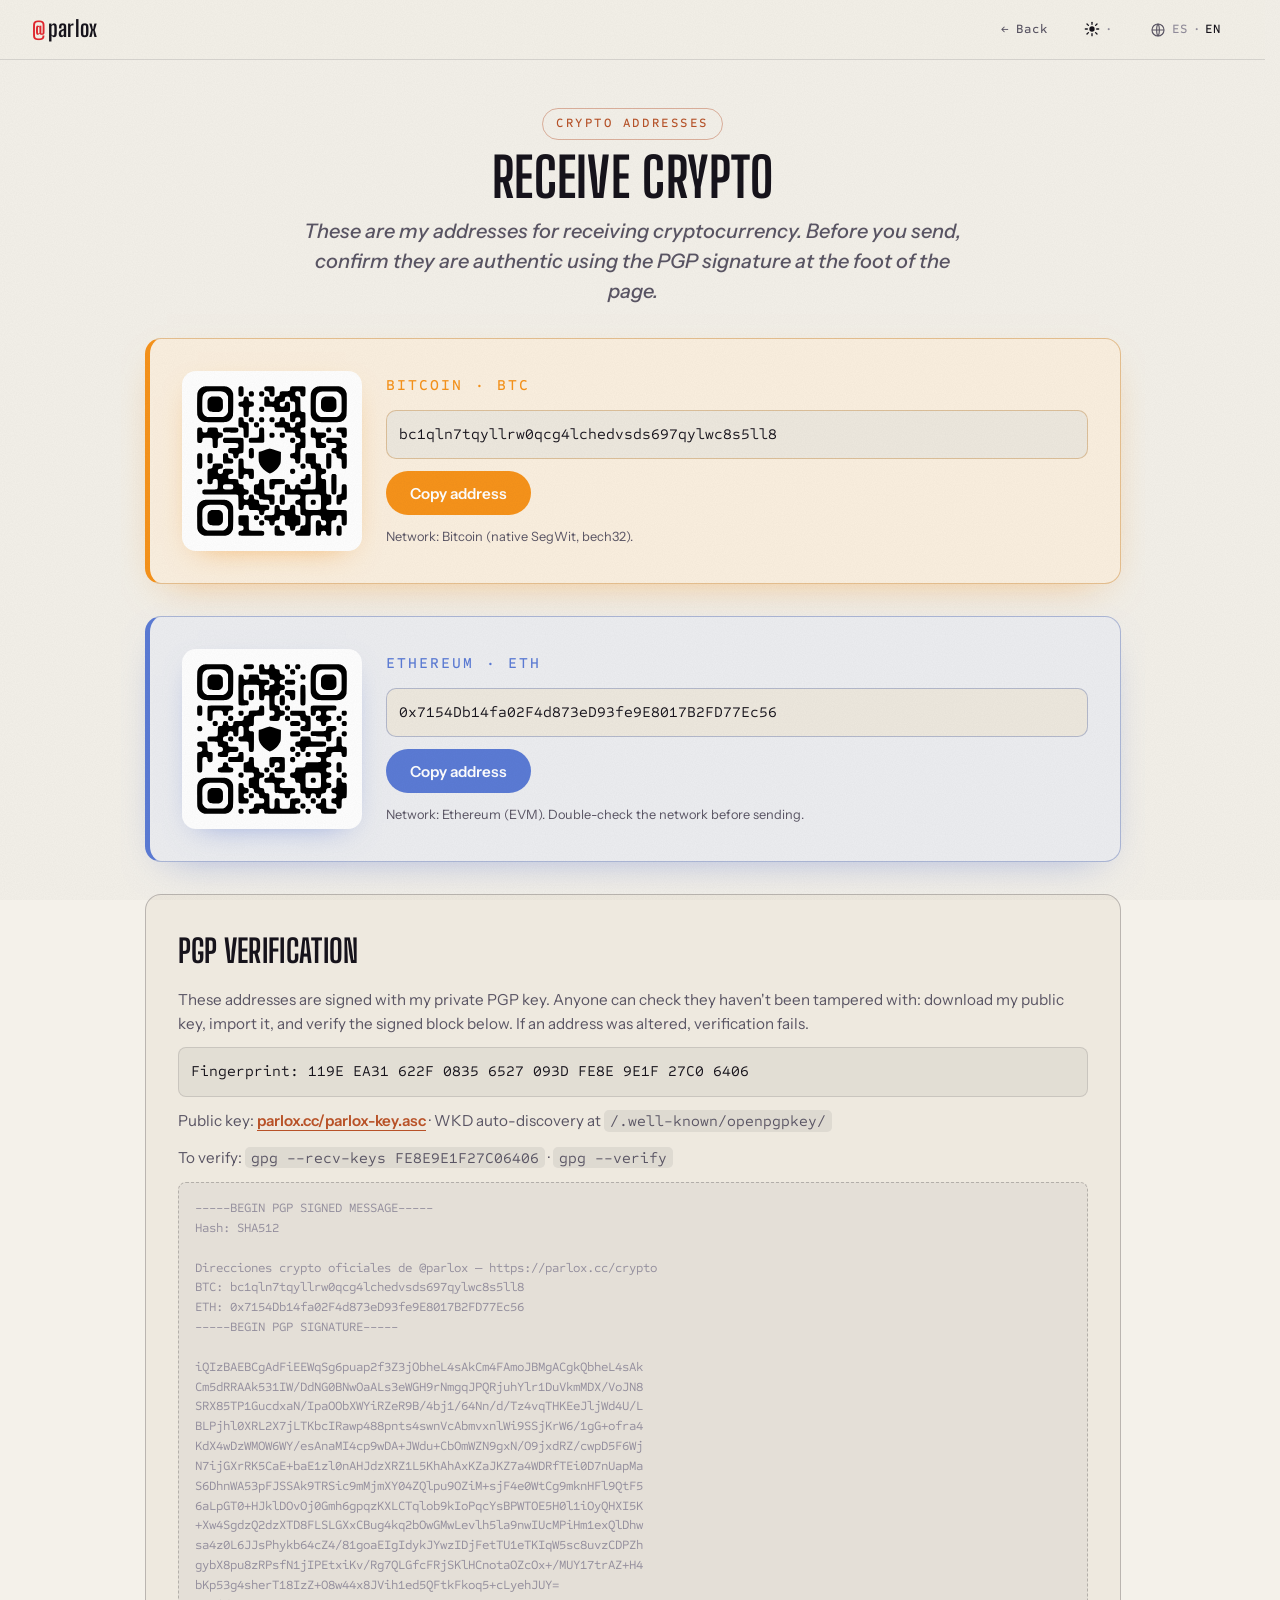
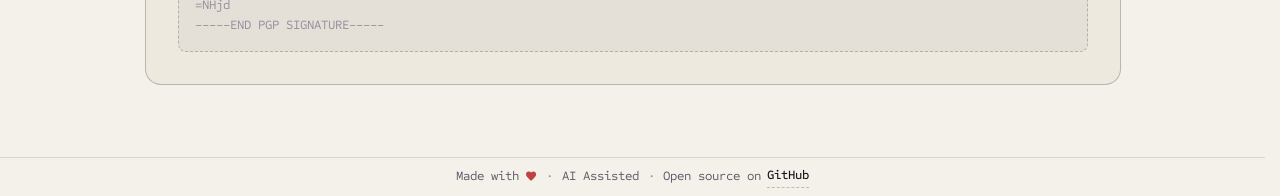
==== commit f56679d5: "Redesign: dark cinematic mosaic home + matching /crypto Promote the new home: a dark, kinetic mosaic" ====
--- a/crypto.html
+++ b/crypto.html
@@ -3,7 +3,7 @@
   <head>
     <meta charset="utf-8" />
     <meta name="viewport" content="width=device-width, initial-scale=1, viewport-fit=cover" />
-    <meta name="color-scheme" content="light dark" />
+    <meta name="color-scheme" content="dark light" />
 
     <title>Recibir crypto — @parlox</title>
     <meta
@@ -12,13 +12,13 @@
     />
     <link rel="canonical" href="https://parlox.cc/crypto" />
 
-    <meta name="theme-color" content="#f5f1e8" media="(prefers-color-scheme: light)" />
-    <meta name="theme-color" content="#0e0c0a" media="(prefers-color-scheme: dark)" />
+    <meta name="theme-color" content="#08070a" media="(prefers-color-scheme: dark)" />
+    <meta name="theme-color" content="#f4f1ea" media="(prefers-color-scheme: light)" />
 
     <link
       rel="icon"
       type="image/svg+xml"
-      href="data:image/svg+xml;utf8,<svg xmlns='http://www.w3.org/2000/svg' viewBox='0 0 32 32'><rect width='32' height='32' rx='7' fill='%231a1612'/><text x='16' y='22' text-anchor='middle' font-family='Georgia, serif' font-style='italic' font-weight='600' font-size='18' fill='%23f5f1e8'>px</text></svg>"
+      href="data:image/svg+xml;utf8,<svg xmlns='http://www.w3.org/2000/svg' viewBox='0 0 32 32'><rect width='32' height='32' rx='7' fill='%2308070a'/><text x='16' y='22' text-anchor='middle' font-family='Georgia, serif' font-style='italic' font-weight='600' font-size='18' fill='%23f4f1ea'>px</text></svg>"
     />
 
     <!-- Same no-flash bootstrap (preservado intacto). -->
@@ -46,7 +46,7 @@
     <link rel="preconnect" href="https://fonts.googleapis.com" />
     <link rel="preconnect" href="https://fonts.gstatic.com" crossorigin />
     <link
-      href="https://fonts.googleapis.com/css2?family=Lora:ital,wght@0,400..700;1,400..600&family=DM+Sans:opsz,wght@9..40,400..700&display=swap"
+      href="https://fonts.googleapis.com/css2?family=Big+Shoulders+Display:opsz,wght@10..72,500..800&family=Sometype+Mono:ital,wght@0,400..600;1,400&family=Instrument+Sans:wght@400..700&display=swap"
       rel="stylesheet"
     />
 
--- a/styles.css
+++ b/styles.css
@@ -1,15 +1,20 @@
 /* =========================================================
-   parlox.cc — editorial directory
-   Lora (display) + DM Sans (body) on warm cream/black with
-   paper grain. Brand-as-field per panel: chromatic plates
-   that flood with each brand color, wallet stack on mobile,
-   hover/tap accordion on desktop. Split presentation-card
-   hero. Theme light/dark only (bootstrap resolves it).
+   parlox.cc · shared stylesheet
+   Inverts the hero: identity is a brief kinetic overture that
+   SETTLES into a slim resting band, and the five fronts ARE the
+   page — an asymmetric editorial mosaic that tiles the remaining
+   viewport with NO SCROLL. Selecting a cell floods it (and the
+   stage) with its brand color from the click origin, prints the
+   big kinetic numeral and surfaces the brand moment in place.
+   Dark is the hero; light works. GPU-only motion (transform /
+   opacity / clip-path). The /crypto sub-page reuses these tokens.
    ========================================================= */
 
 *,*::before,*::after{box-sizing:border-box}
 *{margin:0;padding:0}
-html,body{height:100%}
+/* Anchor to the LARGEST viewport so the body always fills the
+   screen on mobile Chrome (lvh) with a dvh fallback in JS-set var. */
+html{height:100lvh;height:100dvh;scrollbar-gutter:stable}
 ul{list-style:none}
 a{color:inherit;text-decoration:none}
 button{font:inherit;color:inherit;background:none;border:0;cursor:pointer}
@@ -17,73 +22,94 @@
 
 :root{
   --space-1:0.25rem;--space-2:0.5rem;--space-3:0.75rem;--space-4:1rem;
-  --space-5:1.5rem;--space-6:2rem;--space-8:3rem;
+  --space-5:1.5rem;--space-6:2rem;--space-8:3rem;--space-10:4.5rem;
+
   --fs-xs:clamp(0.7rem,0.66rem + 0.18vw,0.8rem);
-  --fs-sm:clamp(0.875rem,0.83rem + 0.2vw,1rem);
+  --fs-sm:clamp(0.84rem,0.8rem + 0.2vw,0.95rem);
   --fs-base:clamp(1rem,0.96rem + 0.2vw,1.0625rem);
   --fs-md:clamp(1.0625rem,1rem + 0.4vw,1.25rem);
   --fs-lg:clamp(1.5rem,1.2rem + 1.4vw,2rem);
-  --fs-xl:clamp(2rem,1.5rem + 2.4vw,3rem);
-  --fs-plate:clamp(1.8rem,1.2rem + 3vw,3.4rem);
-  --bg:#f5f1e8;--bg-elev:#fbf8f1;--bg-elev-2:#ece6d8;
-  --fg:#1a1612;--fg-muted:#6e6258;--fg-soft:#a39c8e;
-  --line:rgba(26,22,18,.10);--line-strong:rgba(26,22,18,.22);
-  --focus:#b85228;--heart:#c1413f;
-  /* Texto legible sobre la placa inundada de color de marca. */
-  --on-brand:#fbf6ea;--on-brand-soft:rgba(251,246,234,.74);
-  --grain-blend:multiply;--grain-opacity:.08;
-  --radius:18px;
-  --ease:cubic-bezier(.33,0,.2,1);
+
+  /* Brand palette (official). The "min" navy is a site-only
+     treatment for parlox.cc; dark variant lightens it for contrast. */
+  --tech:#E3262E;
+  --theo:#FF5C00;
+  --edu:#A73B74;
+  --found:#006D77;
+  --min:#1E3A5F;
+
+  --radius:16px;
+  --container:96rem;
+  --topbar-h:60px;
+
+  /* Strong custom easings (the built-ins lack punch). */
   --ease-out:cubic-bezier(.23,1,.32,1);
   --ease-in-out:cubic-bezier(.77,0,.175,1);
   --ease-drawer:cubic-bezier(.32,.72,0,1);
-  --dur-press:130ms;--dur-fast:180ms;--dur:300ms;--dur-drawer:460ms;
-  --container:84rem;
-  --topbar-h:clamp(60px,7vh,76px);
-  --bottombar-h:clamp(48px,6vh,56px);
-  --tab-h-mobile:74px;
-  --font-display:"Lora","Times New Roman",Georgia,serif;
-  --font-body:"DM Sans",system-ui,-apple-system,"Segoe UI",Roboto,
-    "Helvetica Neue",Arial,sans-serif;
-}
+  --dur-press:140ms;--dur-fast:200ms;--dur:340ms;--dur-stage:600ms;
+
+  --font-display:"Big Shoulders Display","Arial Narrow",sans-serif;
+  --font-mono:"Sometype Mono",ui-monospace,SFMono-Regular,Menlo,monospace;
+  --font-body:"Instrument Sans",system-ui,-apple-system,"Segoe UI",
+    Roboto,"Helvetica Neue",Arial,sans-serif;
+}
+
+/* ---- Dark = the hero canvas ---- */
 :root[data-theme="dark"]{
-  --bg:#0e0c0a;--bg-elev:#181613;--bg-elev-2:#211e19;
-  --fg:#f0e9da;--fg-muted:#a39c8e;--fg-soft:#6e6258;
-  --line:rgba(240,233,218,.10);--line-strong:rgba(240,233,218,.22);
-  --focus:#f4a261;--heart:#f4828c;
-  --grain-blend:screen;--grain-opacity:.05;
+  --bg:#08070a;--bg-2:#0e0d12;--panel:#131218;--panel-2:#191822;
+  --fg:#f4f1ea;--fg-muted:#a6a1b0;--fg-soft:#6b6776;
+  --line:rgba(244,241,234,.12);--line-strong:rgba(244,241,234,.26);
+  --focus:#ffd166;--heart:#f4828c;
+  --on-flood:#0a0810;            /* dark ink for text over a flooded bright field */
+  --on-flood-soft:rgba(10,8,16,.72);
+  --min:#4670A5;                 /* lighter navy so it reads in the dark */
+  --grain-blend:screen;--grain-opacity:.045;
+  --stage-edge:rgba(0,0,0,.55);
 }
 :root[data-theme="light"]{
-  --bg:#f5f1e8;--bg-elev:#fbf8f1;--bg-elev-2:#ece6d8;
-  --fg:#1a1612;--fg-muted:#6e6258;--fg-soft:#a39c8e;
-  --line:rgba(26,22,18,.10);--line-strong:rgba(26,22,18,.22);
+  --bg:#f4f1ea;--bg-2:#eee9df;--panel:#fbf9f4;--panel-2:#f3eee4;
+  --fg:#16131b;--fg-muted:#5a5564;--fg-soft:#928d9c;
+  --line:rgba(22,19,27,.12);--line-strong:rgba(22,19,27,.24);
   --focus:#b85228;--heart:#c1413f;
-  --grain-blend:multiply;--grain-opacity:.08;
-}
-.panel[data-area="tech"]{--brand:#E3262E}
-.panel[data-area="theo"]{--brand:#FF5C00}
-.panel[data-area="edu"]{--brand:#A73B74}
-.panel[data-area="found"]{--brand:#006D77}
-.panel[data-area="min"]{--brand:#1E3A5F}
-:root[data-theme="dark"] .panel[data-area="min"]{--brand:#4670A5}
-
+  --on-flood:#fdfaf3;            /* light ink over a flooded brand field */
+  --on-flood-soft:rgba(253,250,243,.82);
+  --grain-blend:multiply;--grain-opacity:.05;
+  --stage-edge:rgba(0,0,0,.18);
+}
+
+/* The active front drives a single inherited --flood color used by
+   the global stage backdrop and the on-stage type. JS sets
+   --flood-x/y for the wipe origin. Default (no selection) rests on
+   tech red so the page never looks empty. */
 body{
+  --flood:var(--tech);
+  --flood-x:50%;--flood-y:50%;
   font-family:var(--font-body);font-size:var(--fs-base);line-height:1.55;
   background:var(--bg);color:var(--fg);
-  display:flex;flex-direction:column;min-height:100dvh;
+  height:100lvh;height:100dvh;
+  display:flex;flex-direction:column;
   -webkit-font-smoothing:antialiased;text-rendering:optimizeLegibility;
-  position:relative;overflow-x:hidden;
-}
-body::before{
-  content:"";position:fixed;inset:0;pointer-events:none;z-index:1;
+  position:relative;overflow:hidden;
+}
+body[data-front="tech"]{--flood:var(--tech)}
+body[data-front="theo"]{--flood:var(--theo)}
+body[data-front="edu"]{--flood:var(--edu)}
+body[data-front="found"]{--flood:var(--found)}
+body[data-front="min"]{--flood:var(--min)}
+
+/* Film-grain on a fixed, pointer-events-none layer (no repaint cost). */
+body::after{
+  content:"";position:fixed;inset:0;pointer-events:none;z-index:60;
   opacity:var(--grain-opacity);mix-blend-mode:var(--grain-blend);
-  background-image:url("data:image/svg+xml;utf8,<svg xmlns='http://www.w3.org/2000/svg' width='220' height='220'><filter id='n'><feTurbulence type='fractalNoise' baseFrequency='0.92' numOctaves='2' stitchTiles='stitch'/><feColorMatrix values='0 0 0 0 0 0 0 0 0 0 0 0 0 0 0 0 0 0 0.7 0'/></filter><rect width='100%' height='100%' filter='url(%23n)'/></svg>");
-}
+  background-image:url("data:image/svg+xml;utf8,<svg xmlns='http://www.w3.org/2000/svg' width='200' height='200'><filter id='n'><feTurbulence type='fractalNoise' baseFrequency='0.9' numOctaves='2' stitchTiles='stitch'/><feColorMatrix values='0 0 0 0 0 0 0 0 0 0 0 0 0 0 0 0 0 0 0.7 0'/></filter><rect width='100%25' height='100%25' filter='url(%23n)'/></svg>");
+}
+
 :focus-visible{outline:2px solid var(--focus);outline-offset:3px;border-radius:6px}
 .skip-link{
-  position:absolute;top:-100px;left:var(--space-4);background:var(--bg-elev);
-  color:var(--fg);padding:var(--space-2) var(--space-4);border-radius:6px;
-  z-index:1000;transition:transform var(--dur-fast) var(--ease-out);
+  position:absolute;top:-100px;left:var(--space-4);background:var(--panel);
+  color:var(--fg);padding:var(--space-2) var(--space-4);border-radius:8px;
+  z-index:1000;border:1px solid var(--line-strong);
+  transition:top var(--dur-fast) var(--ease-out);
 }
 .skip-link:focus{top:var(--space-2)}
 
@@ -91,427 +117,571 @@
 ::view-transition-old(root){z-index:1}
 ::view-transition-new(root){z-index:2147483646}
 
-/* ---------- Topbar ---------- */
+.visually-hidden{
+  position:absolute!important;width:1px;height:1px;padding:0;margin:-1px;
+  overflow:hidden;clip:rect(0 0 0 0);white-space:nowrap;border:0;
+}
+
+/* =====================================================
+   TOPBAR
+   ===================================================== */
 .topbar{
-  height:var(--topbar-h);display:flex;align-items:center;
+  flex-shrink:0;height:var(--topbar-h);display:flex;align-items:center;
   justify-content:space-between;gap:var(--space-3);
-  padding:0 var(--space-5);border-bottom:1px solid var(--line);
-  position:sticky;top:0;z-index:50;
-  background:color-mix(in srgb,var(--bg) 85%,transparent);
-  backdrop-filter:saturate(140%) blur(10px);
+  padding:0 var(--space-5);position:relative;z-index:50;
+  border-bottom:1px solid var(--line);
+  background:color-mix(in srgb,var(--bg) 78%,transparent);
+  backdrop-filter:saturate(150%) blur(12px);
 }
 @media (min-width:768px){.topbar{padding:0 var(--space-6)}}
 .mark{
-  display:inline-flex;align-items:baseline;gap:.4em;
-  font-family:var(--font-display);font-weight:500;font-size:var(--fs-md);
-  font-variation-settings:"opsz" 14;letter-spacing:-.015em;
-}
-.mark-at{font-style:italic;color:var(--focus);font-weight:600}
+  display:inline-flex;align-items:baseline;gap:.08em;
+  font-family:var(--font-display);font-weight:700;font-size:1.4rem;
+  letter-spacing:.01em;text-transform:lowercase;line-height:1;
+}
+.mark-at{color:var(--flood);transition:color var(--dur) var(--ease-out)}
 .topbar-actions{display:flex;align-items:center;gap:var(--space-2)}
+
 .btn{
   display:inline-flex;align-items:center;justify-content:center;
   min-height:44px;min-width:44px;padding:0 var(--space-4);border-radius:999px;
-  font-family:var(--font-body);font-weight:500;font-size:var(--fs-sm);
-  transition:background var(--dur-fast) var(--ease),
-    color var(--dur-fast) var(--ease),
+  font-family:var(--font-body);font-weight:600;font-size:var(--fs-sm);
+  transition:background var(--dur-fast) var(--ease-out),
+    color var(--dur-fast) var(--ease-out),
+    border-color var(--dur-fast) var(--ease-out),
     transform var(--dur-press) var(--ease-out);
 }
-.btn:hover{background:var(--bg-elev-2)}
+.btn:hover{background:var(--bg-2)}
 .btn:active{transform:scale(.97)}
 .btn-primary{background:var(--fg);color:var(--bg);gap:.5rem}
 .btn-primary:hover{background:var(--fg);filter:brightness(1.12)}
 .wa-icon{width:16px;height:16px;flex-shrink:0}
-.btn-icon{width:44px;padding:0}
-.btn-icon .icon{width:20px;height:20px}
-.icon-sun,.icon-moon{display:none}
-:root[data-theme="light"] .icon-moon{display:block}
-:root[data-theme="dark"] .icon-sun{display:block}
-/* Toggle de idioma: globo (dice «idioma») + los dos códigos con el
-   activo resaltado (lee como switch sin banderas ni instrucciones).
-   El resaltado lo decide el atributo lang del <html>, que mantiene
-   el bootstrap/JS — sin lógica extra. */
+
 .btn-lang{
-  font-family:var(--font-body);font-weight:600;font-size:var(--fs-xs);
+  font-family:var(--font-mono);font-weight:500;font-size:var(--fs-xs);
   letter-spacing:.06em;min-width:44px;gap:.5em;padding:0 var(--space-3);
 }
-.btn-lang-link{gap:.3em}
+/* "← Back" link on the sub-page topbar shares the lang-button chrome. */
+.btn-lang-link{
+  font-family:var(--font-mono);font-weight:500;font-size:var(--fs-xs);
+  letter-spacing:.06em;gap:.3em;padding:0 var(--space-4);color:var(--fg-muted);
+}
+.btn-lang-link:hover,.btn-lang-link:focus-visible{color:var(--fg)}
 .lang-globe{width:16px;height:16px;flex-shrink:0;color:var(--fg-muted)}
 .lang-seg{display:inline-flex;align-items:center;gap:.4em}
-.lang-opt{
-  color:var(--fg-soft);
-  transition:color var(--dur-fast) var(--ease);
-}
+.lang-opt,.theme-opt{color:var(--fg-soft);transition:color var(--dur-fast) var(--ease-out)}
 .lang-div{color:var(--fg-soft)}
 :root[lang="es"] .lang-opt[data-lang="es"],
 :root[lang="en"] .lang-opt[data-lang="en"]{color:var(--fg)}
 .btn-lang:hover .lang-globe{color:var(--fg)}
-
-/* Selector de tema: mismo lenguaje que el de idioma — sol y luna
-   lado a lado con el activo resaltado, en vez de un solo ícono que
-   hay que deducir. Ambos íconos siempre visibles (se anulan las
-   reglas base que ocultaban uno). */
-:root[data-theme="light"] .icon-sun,
-:root[data-theme="dark"]  .icon-moon{display:block}
-.theme-opt{
-  display:inline-flex;align-items:center;color:var(--fg-soft);
-  transition:color var(--dur-fast) var(--ease);
-}
+.icon-sun,.icon-moon{display:none}
+.theme-opt{display:inline-flex;align-items:center}
 .theme-opt .icon{width:16px;height:16px}
 :root[data-theme="light"] .theme-opt[data-theme-opt="light"],
 :root[data-theme="dark"]  .theme-opt[data-theme-opt="dark"]{color:var(--fg)}
-
+:root[data-theme="light"] .icon-sun,
+:root[data-theme="dark"]  .icon-moon{display:block}
+
+/* =====================================================
+   STAGE · the cinematic backdrop that floods with --flood.
+   A base tint + a clip-path "wipe" disc grown from the click
+   origin via WAAPI; a faint structural numeral behind it all.
+   ===================================================== */
+.stage{
+  position:fixed;inset:0;z-index:0;pointer-events:none;overflow:hidden;
+  background:
+    radial-gradient(120% 90% at var(--flood-x) var(--flood-y),
+      color-mix(in srgb,var(--flood) 14%,transparent),transparent 60%),
+    var(--bg);
+  transition:background var(--dur-stage) var(--ease-out);
+}
+.stage-flood{
+  position:absolute;inset:0;background:var(--flood);opacity:.92;
+  clip-path:circle(0% at var(--flood-x) var(--flood-y));
+  transition:clip-path var(--dur-stage) var(--ease-drawer),
+    background var(--dur-stage) var(--ease-out),opacity var(--dur) var(--ease-out);
+  will-change:clip-path;
+}
+body.is-flooded .stage-flood{clip-path:circle(150% at var(--flood-x) var(--flood-y))}
+.stage-flood::after{
+  content:"";position:absolute;inset:0;pointer-events:none;
+  background:radial-gradient(130% 120% at var(--flood-x) var(--flood-y),
+    transparent 38%,var(--stage-edge) 100%);
+}
+.stage-numeral{
+  position:absolute;right:-2vw;bottom:-12vh;
+  font-family:var(--font-display);font-weight:800;line-height:.74;
+  font-size:min(58vh,42vw);color:var(--fg);opacity:.05;
+  pointer-events:none;user-select:none;letter-spacing:-.04em;
+  transition:opacity var(--dur) var(--ease-out),color var(--dur-stage) var(--ease-out);
+}
+body.is-flooded .stage-numeral{color:var(--on-flood);opacity:.1}
+
+/* =====================================================
+   PAGE · the single-viewport stack: overture + mosaic.
+   flex:1 mosaic fills the leftover height; nothing scrolls.
+   ===================================================== */
 .page{
-  flex:1 1 auto;width:100%;max-width:var(--container);margin:0 auto;
-  padding:var(--space-6) var(--space-5) var(--space-5);
-  display:flex;flex-direction:column;gap:var(--space-6);
-  min-height:0;position:relative;z-index:2;
-}
-@media (min-width:768px){.page{padding:var(--space-8) var(--space-6) var(--space-6);gap:var(--space-8)}}
-
-/* ====================================================
-   HERO — obertura contenida (la personalidad va abajo)
-   ==================================================== */
-.hero{
-  display:grid;gap:var(--space-3);position:relative;z-index:5;
-  text-align:center;justify-items:center;padding:var(--space-4) 0 var(--space-2);
-  animation:rise 640ms var(--ease-out) both;
-}
-/* Marca de agua tipográfica enorme y muy tenue al fondo del hero. */
-.hero::before{
-  content:"@";position:absolute;top:50%;left:50%;
-  transform:translate(-50%,-54%);
+  flex:1 1 auto;min-height:0;width:100%;max-width:var(--container);
+  margin:0 auto;padding:var(--space-4) var(--space-5);
+  display:flex;flex-direction:column;gap:var(--space-3);
+  position:relative;z-index:2;
+}
+@media (min-width:1024px){
+  .page{padding:var(--space-5) var(--space-8);gap:var(--space-4)}
+}
+
+/* =====================================================
+   OVERTURE · kinetic identity that settles into a slim band.
+   On load the name enters LARGE then scales DOWN into the resting
+   minimal band: small name + italic tagline + quick-data row.
+   The "intro" state holds the big name centred; "settled" is the
+   slim resting overture. JS flips body.intro-done after the beat.
+   ===================================================== */
+.overture{
+  flex-shrink:0;position:relative;z-index:6;
+  display:flex;align-items:center;justify-content:space-between;
+  gap:var(--space-4) var(--space-5);flex-wrap:wrap;
+  padding-top:var(--space-1);
+}
+.ov-id{display:grid;gap:.15em;min-width:0}
+.ov-eyebrow{
+  display:inline-flex;align-items:center;gap:.6em;width:fit-content;
+  font-family:var(--font-mono);font-size:var(--fs-xs);
+  letter-spacing:.18em;text-transform:uppercase;color:var(--fg-muted);
+  margin-bottom:.25em;
+}
+.ov-eyebrow .tick{
+  width:24px;height:1px;background:var(--flood);
+  transition:background var(--dur) var(--ease-out);
+}
+.ov-namerow{display:flex;align-items:baseline;gap:.5em;flex-wrap:wrap}
+.ov-name{
+  font-family:var(--font-display);font-weight:700;
+  font-size:clamp(1.5rem,1.1rem + 1.6vw,2.2rem);
+  line-height:.92;letter-spacing:.005em;text-transform:uppercase;color:var(--fg);
+  /* The resting transform; the big-intro state overrides it. */
+  transform-origin:left center;
+}
+.ov-handle{
   font-family:var(--font-display);font-style:italic;font-weight:600;
-  font-size:clamp(12rem,40vw,26rem);line-height:1;
-  color:var(--focus);opacity:.06;pointer-events:none;z-index:-1;
-}
-.hero-name{
-  font-family:var(--font-display);font-weight:500;
-  font-variation-settings:"opsz" 144,"SOFT" 30;
-  font-size:var(--fs-xl);line-height:1.05;letter-spacing:-.025em;
-  color:var(--fg);text-wrap:balance;max-width:18ch;
-}
-.hero-tagline{
-  font-family:var(--font-display);font-style:italic;font-weight:400;
-  font-variation-settings:"opsz" 36;font-size:var(--fs-md);
-  color:var(--fg-muted);line-height:1.4;max-width:36ch;
-}
+  font-size:clamp(1.05rem,.85rem + .9vw,1.5rem);line-height:1;
+  color:var(--flood);letter-spacing:.01em;
+  transition:color var(--dur-stage) var(--ease-out);
+}
+.ov-tagline{
+  font-family:var(--font-body);font-style:italic;font-weight:500;
+  font-size:var(--fs-sm);color:var(--fg-muted);line-height:1.3;
+}
+
+/* Quick-data: technical, monospaced contact + verification strip. */
 .quick-data{
-  display:flex;flex-wrap:wrap;align-items:center;justify-content:center;
-  gap:var(--space-2) var(--space-2);font-size:var(--fs-xs);
-  color:var(--fg-muted);margin-top:var(--space-3);
-}
-.qd-sep{display:none}
-/* quick-data como chips suaves. */
+  display:flex;flex-wrap:wrap;align-items:center;gap:var(--space-2);
+  font-size:var(--fs-xs);color:var(--fg-muted);
+}
 .qd-item{
-  display:inline-flex;align-items:center;gap:.45em;
-  padding:.42em .85em;border-radius:999px;
-  background:var(--bg-elev);border:1px solid var(--line);
-}
-.qd-handle{font-family:var(--font-body);font-weight:600;letter-spacing:.02em}
-.qd-handle .at{font-family:var(--font-display);font-style:italic;color:var(--focus)}
-.qd-label{font-weight:700;letter-spacing:.08em;text-transform:uppercase;font-size:.82em;color:var(--fg-soft)}
-.qd-link{color:var(--fg-muted);transition:color var(--dur-fast) var(--ease)}
+  display:inline-flex;align-items:center;gap:.5em;
+  padding:.45em .8em;border-radius:10px;min-height:34px;
+  background:var(--panel);border:1px solid var(--line);
+  transition:border-color var(--dur-fast) var(--ease-out),
+    color var(--dur-fast) var(--ease-out);
+}
+.qd-item:hover,.qd-item:focus-within{border-color:var(--line-strong)}
+.qd-handle{font-family:var(--font-body);font-weight:600;color:var(--fg-muted)}
+.qd-handle:hover,.qd-handle:focus-visible{color:var(--fg)}
+.qd-slash{color:var(--fg-soft);font-weight:400}
+.qd-icon{width:1.05em;height:1.05em;color:currentColor;flex-shrink:0}
+.qd-label{
+  font-family:var(--font-mono);font-weight:500;letter-spacing:.1em;
+  text-transform:uppercase;font-size:.78em;color:var(--fg-soft);
+}
+.qd-link{color:var(--fg-muted);transition:color var(--dur-fast) var(--ease-out)}
 .qd-link:hover,.qd-link:focus-visible{color:var(--fg)}
-.qd-mono{font-family:ui-monospace,SFMono-Regular,Menlo,monospace;font-size:.92em}
-.qd-crypto{position:relative}
+.qd-mono{font-family:var(--font-mono);font-size:.92em}
+/* Raise the whole crypto chip's stacking context above the mosaic so
+   its QR popover always paints over the cells (FIX 1). */
+.qd-crypto{position:relative;z-index:90}
 .qd-qr{
-  position:absolute;left:50%;bottom:calc(100% + 10px);z-index:80;width:208px;
-  padding:var(--space-3);background:var(--bg-elev);
+  position:absolute;left:50%;top:calc(100% + 10px);z-index:200;width:208px;
+  padding:var(--space-3);background:var(--panel);
   border:1px solid var(--line-strong);border-radius:12px;
-  box-shadow:0 14px 40px -18px rgba(0,0,0,.45);
-  opacity:0;transform-origin:bottom center;
+  box-shadow:0 18px 48px -20px rgba(0,0,0,.6);
+  opacity:0;transform-origin:top center;
+  transform:translateX(-50%) translateY(-6px) scale(.96);
+  pointer-events:none;
+  transition:opacity var(--dur-fast) var(--ease-out),
+    transform var(--dur-fast) var(--ease-out);
+}
+/* Default opens DOWN (overture sits at the top of the page);
+   flip-up only when there isn't room below. */
+.qd-crypto.flip-up .qd-qr{
+  top:auto;bottom:calc(100% + 10px);transform-origin:bottom center;
   transform:translateX(-50%) translateY(6px) scale(.96);
-  pointer-events:none;
-  transition:opacity var(--dur-fast) var(--ease-out),transform var(--dur-fast) var(--ease-out);
-}
-.qd-crypto.flip-down .qd-qr{
-  bottom:auto;top:calc(100% + 10px);transform-origin:top center;
-  transform:translateX(-50%) translateY(-6px) scale(.96);
 }
 .qd-crypto:hover .qd-qr,.qd-crypto:focus-within .qd-qr{
   opacity:1;transform:translateX(-50%) translateY(0) scale(1);pointer-events:auto;
 }
 .qd-qr img{width:100%;height:auto;border-radius:6px;background:#fff;padding:8px}
-.qd-qr-note{display:block;margin-top:var(--space-2);font-size:var(--fs-xs);color:var(--fg-muted);line-height:1.35}
-.qd-qr-note strong{color:var(--fg)}
-
-/* Hero como tarjeta de presentación en pantallas anchas:
-   izquierda nombre + subtítulo, derecha la quick-data;
-   en móvil se apilan centrados (sin cambios). */
-@media (min-width:768px){
-  /* Columnas del tamaño del contenido, no fr: la tarjeta no se
-     estira; el conjunto se acota y se centra en la página, así no
-     queda hueco en monitores anchos. Alineación interna coherente. */
-  .hero{
-    grid-template-columns:auto auto;
-    grid-template-areas:"name qd" "tag qd";
-    align-items:center;justify-items:start;
-    width:fit-content;max-width:100%;margin-inline:auto;
-    text-align:left;column-gap:var(--space-8);row-gap:var(--space-4);
-    padding:var(--space-6) 0;
+.qd-qr-note{display:block;margin-top:var(--space-2);font-size:var(--fs-xs);
+  color:var(--fg-muted);line-height:1.35}
+
+/* ---------- The kinetic intro overlay ----------
+   A full-stage layer that holds the big name briefly on load,
+   then fades/scales as the resting overture takes over. Built
+   as an overlay so it never reserves layout height (no scroll). */
+.intro{
+  position:fixed;inset:var(--topbar-h) 0 0 0;z-index:40;
+  display:flex;align-items:center;justify-content:center;
+  padding:var(--space-6);pointer-events:none;
+  background:var(--bg);
+}
+.intro-name{
+  font-family:var(--font-display);font-weight:700;text-transform:uppercase;
+  font-size:clamp(2.7rem,1.2rem + 9vw,8.5rem);line-height:.84;
+  letter-spacing:-.01em;color:var(--fg);max-width:13ch;text-align:center;
+  will-change:transform,opacity,filter;
+}
+.intro-name .intro-handle{
+  display:block;font-style:italic;font-weight:600;color:var(--flood);
+  font-size:.42em;letter-spacing:.01em;margin-top:.18em;
+}
+/* Enter: name rises in. Then JS adds body.intro-done to settle out. */
+@keyframes intro-in{
+  from{opacity:0;transform:translateY(22px) scale(1.04);filter:blur(8px)}
+  to{opacity:1;transform:translateY(0) scale(1);filter:blur(0)}
+}
+.intro-name{animation:intro-in 760ms var(--ease-out) both}
+/* Settle: the big intro shrinks toward the overture band (top-left)
+   and fades; the resting overture is what remains. */
+body.intro-done .intro{
+  opacity:0;transform:scale(.62) translateY(-14vh);
+  transform-origin:left top;pointer-events:none;
+  transition:opacity 520ms var(--ease-in-out),
+    transform 620ms var(--ease-in-out),visibility 0s 640ms;
+  visibility:hidden;
+}
+/* The resting overture fades up only after the intro begins to settle. */
+.overture{opacity:0;transform:translateY(8px)}
+body.intro-done .overture,
+body.intro-skip .overture{
+  opacity:1;transform:translateY(0);
+  transition:opacity 420ms var(--ease-out) 180ms,
+    transform 420ms var(--ease-out) 180ms;
+}
+/* Reduced-motion / skip: no big intro, render the overture directly. */
+body.intro-skip .intro{display:none}
+body.intro-skip .overture{transition:none}
+
+/* =====================================================
+   MOSAIC · the five fronts ARE the page. An asymmetric
+   editorial poster grid that fills the leftover height.
+   Desktop: tech is the tall feature column on the LEFT; theo/edu
+   are horizontal bars; found/min are small squares.
+   Each cell rests tinted with its brand color; selecting one
+   floods it from the click origin and surfaces its moment.
+   ===================================================== */
+.mosaic-wrap{flex:1 1 auto;min-height:0;position:relative;z-index:5;display:flex}
+.mosaic{
+  flex:1 1 auto;min-height:0;width:100%;
+  display:grid;gap:var(--space-3);
+  /* Mobile-first: a clean authored stack that fits one viewport with
+     tech as the feature. Rows use fr so the grid exactly fills the
+     .mosaic-wrap height. tech leads as the tall feature; theo/edu are
+     full-width horizontal bars; found/min are the small square pair. */
+  grid-template-columns:repeat(2,minmax(0,1fr));
+  grid-template-rows:1.6fr 1fr 1fr 1.1fr;
+  grid-template-areas:
+    "tech  tech"
+    "theo  theo"
+    "edu   edu"
+    "found min";
+}
+@media (min-width:760px){
+  /* Same hierarchy at tablet: tech is the prominent feature column on
+     the LEFT (spans both rows); theo/edu are horizontal bars beside it;
+     found/min are the two small square cells in the last column. */
+  .mosaic{
+    grid-template-columns:1.9fr 1.6fr 0.9fr;
+    grid-template-rows:1fr 1fr;
+    grid-template-areas:
+      "tech theo found"
+      "tech edu  min";
   }
-  .hero-name{grid-area:name;max-width:20ch;margin:0}
-  .hero-tagline{grid-area:tag;max-width:34ch}
-  .quick-data{
-    grid-area:qd;flex-direction:column;align-items:flex-start;
-    justify-content:center;gap:var(--space-3);height:100%;
-    margin-top:0;padding-left:var(--space-8);
-    border-left:1px solid var(--line-strong);
+}
+@media (min-width:1100px){
+  .mosaic{
+    /* A composed poster: tech is the tall FEATURE column on the LEFT;
+       two horizontal bars stack beside it (theo over edu); two small
+       square cells sit in the last column (found over min). */
+    gap:var(--space-4);
+    grid-template-columns:1.2fr 2fr 0.9fr;
+    grid-template-rows:1fr 1fr;
+    grid-template-areas:
+      "tech theo found"
+      "tech edu  min";
   }
-  /* El @ gigante queda como sello centrado detrás de la tarjeta. */
-  .hero::before{
-    left:50%;transform:translate(-50%,-50%);
-    font-size:clamp(14rem,30vw,24rem);opacity:.05;
+}
+
+.cell{
+  position:relative;display:block;width:100%;height:100%;text-align:left;
+  padding:var(--space-4);border-radius:var(--radius);overflow:hidden;
+  border:1px solid var(--line);
+  background:
+    linear-gradient(180deg,
+      color-mix(in srgb,var(--c) 13%,var(--panel)),
+      color-mix(in srgb,var(--c) 5%,var(--panel)));
+  color:var(--fg);
+  transition:border-color var(--dur-fast) var(--ease-out),
+    transform var(--dur-press) var(--ease-out),
+    box-shadow var(--dur-fast) var(--ease-out);
+  animation:cell-rise 560ms var(--ease-out) both;
+}
+.cell-tech{grid-area:tech}
+.cell-theo{grid-area:theo}
+.cell-edu{grid-area:edu}
+.cell-found{grid-area:found}
+.cell-min{grid-area:min}
+
+/* In-cell flood disc: a brand field clipped to a circle that grows
+   from the click origin (--cx/--cy set per cell by JS). */
+.cell::before{
+  content:"";position:absolute;inset:0;background:var(--c);
+  clip-path:circle(0% at var(--cx,50%) var(--cy,50%));
+  transition:clip-path var(--dur-stage) var(--ease-drawer);
+  will-change:clip-path;z-index:0;
+}
+.cell[aria-current="true"]::before{clip-path:circle(150% at var(--cx,50%) var(--cy,50%))}
+/* A soft vignette over the flooded cell keeps it cinematic. */
+.cell::after{
+  content:"";position:absolute;inset:0;pointer-events:none;z-index:1;
+  opacity:0;background:radial-gradient(130% 120% at var(--cx,50%) var(--cy,50%),
+    transparent 40%,var(--stage-edge) 100%);
+  transition:opacity var(--dur-stage) var(--ease-out);
+}
+.cell[aria-current="true"]::after{opacity:1}
+.cell:active{transform:scale(.99)}
+@media (hover:hover) and (pointer:fine){
+  .cell:hover{
+    border-color:color-mix(in srgb,var(--c) 55%,var(--line));
+    box-shadow:0 14px 40px -24px color-mix(in srgb,var(--c) 80%,transparent);
   }
 }
-
-/* ====================================================
-   DIRECTORIO — placas cromáticas
-   Móvil: wallet stack (JS pone --y). Desktop: acordeón.
-   ==================================================== */
-.directory{flex:1 1 auto;display:flex;min-height:0;position:relative;z-index:1}
-/* Móvil: el wallet llena el alto disponible bajo el hero y recorta
-   lo que sobre, así ninguna tarjeta se derrama sobre el footer. El
-   footer queda como bloque limpio justo después (se ve al hacer
-   scroll). El piso de min-height evita que se aplaste de más. */
-.panels{
-  position:relative;width:100%;height:100%;
-  min-height:calc(5 * var(--tab-h-mobile) + 220px);
-  overflow:hidden;
-}
-
-.panel{
-  position:absolute;inset:0;
-  /* Tinte de marca incluso colapsada — la pared es cromática. */
-  background:color-mix(in srgb,var(--brand) 12%,var(--bg-elev));
-  border:1px solid color-mix(in srgb,var(--brand) 30%,var(--line));
-  border-top:3px solid var(--brand,var(--fg));
-  border-radius:var(--radius) var(--radius) 0 0;
-  box-shadow:0 -12px 34px -16px color-mix(in srgb,var(--brand) 40%,rgba(0,0,0,.3));
-  overflow:hidden;transform:translateY(var(--y,0px));
-  transition:transform var(--dur-drawer) var(--ease-drawer),
-    background var(--dur) var(--ease),
-    box-shadow var(--dur-fast) var(--ease-out);
-  animation:card-in 540ms var(--ease-out) both;
-}
-.panel:nth-child(1){animation-delay:60ms}
-.panel:nth-child(2){animation-delay:110ms}
-.panel:nth-child(3){animation-delay:160ms}
-.panel:nth-child(4){animation-delay:210ms}
-.panel:nth-child(5){animation-delay:260ms}
-
-.panel-tab{
-  display:flex;align-items:center;justify-content:space-between;
-  width:100%;height:var(--tab-h-mobile);padding:0 var(--space-5);
-  text-align:left;color:inherit;position:relative;z-index:2;
-  transition:transform var(--dur-press) var(--ease-out);
-}
-.panel-tab:active{transform:scale(.99)}
-.panel-tab-left{display:flex;align-items:baseline;gap:var(--space-3)}
-.panel-area{
-  font-family:var(--font-body);font-size:var(--fs-base);font-weight:800;
-  letter-spacing:.1em;text-transform:uppercase;color:var(--brand);
-}
-.panel-status{
-  font-family:var(--font-display);font-style:italic;font-weight:400;
-  font-size:var(--fs-xs);color:var(--brand);
-  padding:4px 12px;border-radius:999px;
-  border:1px solid color-mix(in srgb,var(--brand) 45%,transparent);
-  background:color-mix(in srgb,var(--brand) 12%,transparent);
-  white-space:nowrap;
-  transition:opacity var(--dur-fast) var(--ease),color var(--dur-fast) var(--ease),border-color var(--dur-fast) var(--ease);
-}
-
-.panel-content{
-  position:absolute;top:var(--tab-h-mobile);left:0;right:0;bottom:0;
-  padding:var(--space-4) var(--space-5) var(--space-6);
-  display:flex;flex-direction:column;gap:var(--space-3);
-  opacity:0;transform:translateY(8px);pointer-events:none;z-index:1;
-  transition:opacity var(--dur-fast) var(--ease-out),transform var(--dur-fast) var(--ease-out);
-}
-/* Watermark de marca: visible y protagonista. */
-.panel-banner{
-  display:grid;position:absolute;right:-6%;top:-4%;
-  width:min(62%,17rem);height:60%;
-  color:var(--brand,var(--fg));opacity:.16;pointer-events:none;z-index:0;
-  place-items:start center;
-  transition:opacity var(--dur) var(--ease-out),transform var(--dur) var(--ease-out);
-  transform:rotate(-6deg);
-}
-/* svg inline y <img> alineados igual: ambos centrados dentro del
-   recuadro sangrado, misma proporción visual. El logo de Parlox es
-   cuadrado con relleno interno → se compensa con una escala para que
-   pese como los otros cuatro motivos. */
-.panel-banner svg,.panel-banner img{
-  width:100%;height:100%;object-fit:contain;object-position:center;
-  fill:currentColor;
-}
-.panel[data-area="tech"] .panel-banner img{transform:scale(1.3)}
-/* Al inundarse la placa, el watermark pasa a claro para que se lea
-   sobre el color de marca (el logo rojo fijo se recolorea por filtro). */
-.panel.is-active .panel-banner{color:var(--on-brand)}
-.panel.is-active .panel-banner img{filter:brightness(0) invert(1)}
-
-.panel-kicker{
-  font-family:var(--font-display);font-style:italic;font-weight:400;
-  font-variation-settings:"opsz" 24;font-size:var(--fs-sm);
-  color:var(--on-brand-soft);max-width:32ch;
-}
-.panel-brand{
-  font-family:var(--font-display);font-weight:600;
-  font-variation-settings:"opsz" 96,"SOFT" 50;
-  font-size:var(--fs-plate);line-height:1.02;letter-spacing:-.02em;
-  color:var(--on-brand);
-}
-.panel-slogan{font-family:var(--font-body);font-size:var(--fs-sm);color:var(--on-brand-soft);max-width:34ch;flex:1}
-.panel-link{
-  align-self:flex-start;display:inline-flex;align-items:center;gap:var(--space-2);
-  margin-top:var(--space-3);font-family:var(--font-body);font-size:var(--fs-sm);
-  font-weight:700;color:var(--on-brand);padding:.6em 1.1em;min-height:44px;
-  border:1px solid color-mix(in srgb,var(--on-brand) 55%,transparent);
-  border-radius:999px;position:relative;
-  transition:transform var(--dur-press) var(--ease-out),background var(--dur-fast) var(--ease);
-}
-.panel-link:hover{background:color-mix(in srgb,var(--on-brand) 14%,transparent)}
-.panel-link:active{transform:scale(.97)}
-.panel-link .arrow{transition:transform var(--dur-fast) var(--ease-out)}
-.panel-link:hover .arrow{transform:translateX(3px)}
-
-/* Estado abierto: la placa se inunda de color de marca. */
-.panel.is-active{
-  background:var(--brand);
-  border-color:var(--brand);
-  box-shadow:0 -18px 50px -14px color-mix(in srgb,var(--brand) 70%,rgba(0,0,0,.5));
-}
-.panel.is-active .panel-area{color:var(--on-brand)}
-.panel.is-active .panel-status{
-  color:var(--on-brand);border-color:color-mix(in srgb,var(--on-brand) 50%,transparent);
-  background:color-mix(in srgb,var(--on-brand) 12%,transparent);
-}
-.panel.is-active .panel-content{opacity:1;transform:translateY(0);pointer-events:auto;transition-delay:90ms}
-.panel.is-active .panel-banner{opacity:.26;transform:rotate(-6deg) scale(1.05);transition-delay:120ms}
-
-/* ====================================================
-   DESKTOP — pared de placas (acordeón horizontal)
-   ==================================================== */
-@media (min-width:768px){
-  .directory{height:100%}
-  .panels{
-    flex-direction:row;display:flex;width:100%;height:100%;
-    /* Sin min-height grande: el directorio toma el alto que queda
-       (viewport − topbar − hero − footer); las tarjetas se ajustan
-       y el footer queda como barra inferior visible sin scroll. */
-    min-height:340px;gap:var(--space-3);overflow:visible;
-  }
-  .panel{
-    position:relative;inset:auto;flex:1 1 0;min-width:0;height:100%;
-    border:1px solid color-mix(in srgb,var(--brand) 26%,var(--line));
-    border-top:1px solid color-mix(in srgb,var(--brand) 26%,var(--line));
-    border-radius:var(--radius);transform:none;
-    background:color-mix(in srgb,var(--brand) 12%,var(--bg-elev));
-    box-shadow:none;
-    transition:flex-grow var(--dur) var(--ease-out),
-      background var(--dur) var(--ease),
-      border-color var(--dur-fast) var(--ease),
-      box-shadow var(--dur-fast) var(--ease-out);
-  }
-  .panel-tab{
-    position:absolute;inset:0;height:100%;flex-direction:column;
-    justify-content:space-between;align-items:stretch;
-    padding:var(--space-6) var(--space-4);background:transparent;
-  }
-  .panel-tab:active{transform:none}
-  .panel-tab-left{flex-direction:column;align-items:center;gap:var(--space-4);flex:1;justify-content:center}
-  .panel-area{
-    writing-mode:vertical-rl;transform:rotate(180deg);
-    font-size:clamp(1.6rem,1.1rem + 1.6vw,2.5rem);font-weight:800;
-    letter-spacing:.16em;text-align:center;
-    transition:opacity var(--dur) var(--ease-out),transform var(--dur) var(--ease-out);
-  }
-  .panel-status{align-self:center;margin-top:auto}
-  .panel-content{
-    position:absolute;inset:0;padding:var(--space-6);
-    display:flex;flex-direction:column;justify-content:flex-end;
-    gap:var(--space-3);opacity:0;transform:none;pointer-events:none;
-    transition:opacity var(--dur-fast) var(--ease-out);
-  }
-  .panel-slogan{flex:none;max-width:30ch}
-  .panel-banner{width:min(70%,16rem);height:52%;right:-8%;top:-2%}
-
-  .panel:focus-within,.panel.is-active{
-    flex-grow:4.4;background:var(--brand);border-color:var(--brand);
-    box-shadow:0 16px 48px -16px color-mix(in srgb,var(--brand) 70%,rgba(0,0,0,.5));
-  }
-  .panel:focus-within .panel-area,.panel.is-active .panel-area{opacity:0;transform:rotate(180deg) translateY(-12px)}
-  .panel:focus-within .panel-status,.panel.is-active .panel-status{opacity:0;transform:translateY(8px)}
-  .panel-status{transition:opacity var(--dur-fast) var(--ease-out),transform var(--dur-fast) var(--ease-out)}
-  .panel:focus-within .panel-content,.panel.is-active .panel-content{opacity:1;pointer-events:auto;transition-delay:130ms}
-  .panel:focus-within .panel-banner,.panel.is-active .panel-banner{opacity:.26;transform:rotate(-6deg) scale(1.05);transition-delay:150ms}
-  .panel:focus-within .panel-banner{color:var(--on-brand)}
-  .panel:focus-within .panel-banner img{filter:brightness(0) invert(1)}
-
-  @media (hover:hover) and (pointer:fine){
-    .panel:hover{
-      flex-grow:4.4;background:var(--brand);border-color:var(--brand);
-      box-shadow:0 16px 48px -16px color-mix(in srgb,var(--brand) 70%,rgba(0,0,0,.5));
-    }
-    .panel:hover .panel-area{opacity:0;transform:rotate(180deg) translateY(-12px)}
-    .panel:hover .panel-status{opacity:0;transform:translateY(8px)}
-    .panel:hover .panel-content{opacity:1;pointer-events:auto;transition-delay:130ms}
-    .panel:hover .panel-banner{opacity:.26;transform:rotate(-6deg) scale(1.05);transition-delay:150ms;color:var(--on-brand)}
-    .panel:hover .panel-banner img{filter:brightness(0) invert(1)}
-    .panel:hover .panel-area,.panel:hover .panel-status{color:var(--on-brand)}
-  }
-}
-
-/* ---------- Bottombar ---------- */
+.cell[aria-current="true"]{border-color:color-mix(in srgb,var(--c) 60%,transparent)}
+
+/* Cell content sits above the flood. */
+.cell-inner{
+  position:relative;z-index:2;height:100%;
+  display:flex;flex-direction:column;
+}
+.cell-top{display:flex;align-items:flex-start;justify-content:space-between;gap:var(--space-3)}
+.cell-index{
+  font-family:var(--font-display);font-weight:700;line-height:.8;
+  font-size:clamp(1.6rem,1.2rem + 1.4vw,2.6rem);
+  color:color-mix(in srgb,var(--c) 78%,var(--fg-soft));
+  transition:color var(--dur-stage) var(--ease-out);
+}
+.cell-status{
+  font-family:var(--font-mono);font-size:var(--fs-xs);
+  padding:.25em .7em;border-radius:999px;white-space:nowrap;align-self:flex-start;
+  border:1px solid color-mix(in srgb,var(--c) 45%,transparent);
+  color:color-mix(in srgb,var(--c) 90%,var(--fg));
+  background:color-mix(in srgb,var(--c) 12%,transparent);
+  transition:color var(--dur-stage) var(--ease-out),
+    border-color var(--dur-stage) var(--ease-out),
+    background var(--dur-stage) var(--ease-out);
+}
+/* Big kinetic numeral, the "set number" printed faint inside each
+   resting cell; it bursts to full ink when the cell is flooded. */
+.cell-numeral{
+  position:absolute;right:-.06em;bottom:-.22em;z-index:1;
+  font-family:var(--font-display);font-weight:800;line-height:.7;
+  font-size:clamp(4rem,2rem + 14vw,11rem);letter-spacing:-.04em;
+  color:var(--c);opacity:.14;pointer-events:none;user-select:none;
+  transition:color var(--dur-stage) var(--ease-out),
+    opacity var(--dur-stage) var(--ease-out),
+    transform var(--dur-stage) var(--ease-drawer);
+}
+.cell[aria-current="true"] .cell-numeral{
+  color:var(--on-flood);opacity:.16;transform:scale(1.04)
+}
+.cell-tech .cell-numeral{font-size:clamp(5rem,3rem + 16vw,15rem)}
+
+.cell-foot{margin-top:auto;display:grid;gap:.15em;min-width:0;position:relative}
+.cell-area{
+  font-family:var(--font-mono);font-size:var(--fs-xs);font-weight:500;
+  letter-spacing:.16em;text-transform:uppercase;
+  color:color-mix(in srgb,var(--c) 70%,var(--fg-muted));
+  transition:color var(--dur-stage) var(--ease-out);
+}
+.cell-brand{
+  font-family:var(--font-display);font-weight:600;line-height:1.02;
+  font-size:clamp(1.15rem,.95rem + 1vw,1.9rem);letter-spacing:.005em;color:var(--fg);
+  transition:color var(--dur-stage) var(--ease-out);
+}
+.cell-tech .cell-brand{font-size:clamp(1.4rem,1.05rem + 1.6vw,2.6rem)}
+
+/* When flooded: ink + status + area flip to the on-flood ink. */
+.cell[aria-current="true"] .cell-index,
+.cell[aria-current="true"] .cell-area{color:var(--on-flood-soft)}
+.cell[aria-current="true"] .cell-brand{color:var(--on-flood)}
+.cell[aria-current="true"] .cell-status{
+  color:var(--on-flood);
+  border-color:color-mix(in srgb,var(--on-flood) 45%,transparent);
+  background:color-mix(in srgb,var(--on-flood) 12%,transparent);
+}
+
+/* The "moment": slogan + link surfaced over the flooded cell. It is
+   present but collapsed at rest, expanding in when the cell opens. */
+.cell-moment{
+  display:grid;gap:var(--space-2);
+  max-height:0;opacity:0;overflow:hidden;
+  transition:max-height var(--dur-stage) var(--ease-drawer),
+    opacity var(--dur) var(--ease-out),margin-top var(--dur) var(--ease-out);
+  margin-top:0;
+}
+.cell[aria-current="true"] .cell-moment{
+  max-height:14rem;opacity:1;margin-top:var(--space-3);
+}
+.cell-slogan{
+  font-family:var(--font-body);font-weight:500;font-size:var(--fs-sm);
+  color:var(--on-flood-soft);line-height:1.4;max-width:40ch;
+  /* Clamp so long slogans never blow the cell height (no scroll). */
+  display:-webkit-box;-webkit-line-clamp:3;-webkit-box-orient:vertical;overflow:hidden;
+}
+.cell-link{
+  align-self:flex-start;display:inline-flex;align-items:center;gap:.5em;
+  min-height:40px;padding:.5em 1em;border-radius:999px;
+  font-family:var(--font-mono);font-size:var(--fs-sm);font-weight:500;
+  color:var(--on-flood);
+  border:1px solid color-mix(in srgb,var(--on-flood) 50%,transparent);
+  background:color-mix(in srgb,var(--on-flood) 8%,transparent);
+  transition:transform var(--dur-press) var(--ease-out),
+    background var(--dur-fast) var(--ease-out);
+}
+.cell-link:hover{background:color-mix(in srgb,var(--on-flood) 16%,transparent)}
+.cell-link:active{transform:scale(.97)}
+.cell-link .arrow{transition:transform var(--dur-fast) var(--ease-out)}
+.cell-link:hover .arrow{transform:translateX(4px)}
+
+/* Brand watermark glyph, faint behind the cell's top-right. */
+.cell-glyph{
+  position:absolute;right:-3%;top:-8%;width:min(46%,8rem);height:auto;z-index:0;
+  color:var(--c);opacity:.16;pointer-events:none;transform:rotate(-7deg);
+  transition:color var(--dur-stage) var(--ease-out),opacity var(--dur) var(--ease-out);
+}
+.cell-tech .cell-glyph{width:min(40%,9rem)}
+.cell[aria-current="true"] .cell-glyph{color:var(--on-flood);opacity:.2}
+.cell-glyph svg,.cell-glyph img{width:100%;height:auto;fill:currentColor}
+.cell[aria-current="true"] .cell-glyph .glyph-tech{filter:brightness(0) invert(1) opacity(.92)}
+:root[data-theme="light"] .cell[aria-current="true"] .cell-glyph .glyph-tech{filter:none}
+
+/* =====================================================
+   FOOTER
+   ===================================================== */
 .bottombar{
-  flex-shrink:0;min-height:var(--bottombar-h);display:flex;align-items:center;
-  justify-content:center;font-size:var(--fs-xs);color:var(--fg-muted);
+  flex-shrink:0;display:flex;align-items:center;justify-content:center;
+  font-size:var(--fs-xs);color:var(--fg-muted);
   border-top:1px solid var(--line);background:var(--bg);
-  padding:var(--space-3) var(--space-4);
-  padding-bottom:calc(var(--space-3) + env(safe-area-inset-bottom,0px));
-  text-align:center;position:relative;z-index:2;
-}
-.bottombar-text{display:flex;flex-wrap:wrap;align-items:center;justify-content:center;gap:.35em .6em;line-height:1.5}
-.bb-segment{display:inline-flex;align-items:center;gap:.35em;white-space:nowrap}
+  padding:var(--space-2) var(--space-4);position:relative;z-index:5;
+  padding-bottom:calc(var(--space-2) + env(safe-area-inset-bottom,0px));
+  text-align:center;
+}
+.bottombar-text{
+  display:flex;flex-wrap:wrap;align-items:center;justify-content:center;
+  gap:.35em .7em;line-height:1.5;font-family:var(--font-mono);
+}
+.bb-segment{display:inline-flex;align-items:center;gap:.4em;white-space:nowrap}
 .bb-sep{color:var(--fg-soft)}
 .bb-link{
   color:var(--fg);font-weight:500;border-bottom:1px dashed var(--line-strong);
-  padding-bottom:1px;transition:color var(--dur-fast) var(--ease),border-color var(--dur-fast) var(--ease);
+  padding-bottom:1px;
+  transition:color var(--dur-fast) var(--ease-out),border-color var(--dur-fast) var(--ease-out);
 }
 .bb-link:hover,.bb-link:focus-visible{color:var(--focus);border-color:currentColor}
 .footer-heart{width:.95em;height:.95em;color:var(--heart);flex-shrink:0;transform:translateY(-1px)}
-@media (max-width:599.98px){
-  .bottombar{min-height:0;padding-top:var(--space-4);padding-bottom:calc(var(--space-4) + env(safe-area-inset-bottom,0px))}
-  .bottombar-text{flex-direction:column;gap:var(--space-2)}
-  .bb-sep{display:none}
-}
-
-/* ====================================================
-   /crypto — placas fuertes, QR como héroe
-   ==================================================== */
-.page-doc{max-width:62rem;justify-content:flex-start;gap:var(--space-6);padding:var(--space-8) var(--space-5)}
+
+/* =====================================================
+   MOTION
+   ===================================================== */
+@keyframes cell-rise{from{opacity:0;transform:translateY(12px)}to{opacity:1;transform:translateY(0)}}
+/* Cells stagger in just behind the settling intro. */
+.cell-tech{animation-delay:420ms}
+.cell-theo{animation-delay:470ms}
+.cell-edu{animation-delay:520ms}
+.cell-found{animation-delay:570ms}
+.cell-min{animation-delay:620ms}
+
+/* Very short / landscape phones: tighten the overture so the mosaic
+   keeps room, and let the contact row wrap below the id cleanly. */
+@media (max-height:680px){
+  .page{gap:var(--space-2);padding-top:var(--space-3)}
+  .ov-eyebrow{display:none}
+}
+@media (max-width:759.98px){
+  .overture{flex-direction:column;align-items:flex-start;gap:var(--space-3)}
+  .quick-data{width:100%}
+}
+
+@media (prefers-reduced-motion:reduce){
+  /* Collapse heavy motion to tasteful instant states. The flood still
+     happens (it carries meaning) but as an immediate fill; the intro,
+     entrance slides and blur swaps are removed. */
+  *{scroll-behavior:auto}
+  .cell{animation:none}
+  .intro-name{animation:none}
+  .stage-flood{transition:background var(--dur-fast) linear,opacity var(--dur-fast) linear}
+  body.is-flooded .stage-flood{transition:none}
+  .cell::before{transition:none}
+  .cell-numeral,.cell-moment{transition:opacity var(--dur-fast) linear}
+  ::view-transition-group(root),::view-transition-old(root),
+  ::view-transition-new(root){animation:none!important}
+}
+
+/* =====================================================
+   /crypto · sub-page — re-skinned to the C2 design language.
+   The page-doc layout scrolls (it is a reading document, not the
+   single-viewport home): override the home's no-scroll body for
+   this page only via .page-doc on a flowing column. Address-card
+   accents keep their NETWORK colors (BTC orange / ETH blue); the
+   rest of the chrome uses the restrained C2 accent (--focus).
+   ===================================================== */
+.page-doc{
+  flex:0 0 auto;min-height:0;overflow-y:auto;max-width:64rem;
+  justify-content:flex-start;gap:var(--space-6);
+  padding:var(--space-8) var(--space-5) var(--space-10);
+}
+/* On the sub-page the body must scroll (the home is the only
+   no-scroll surface). Scope the override to the doc page. */
+body:has(.page-doc){overflow:auto;height:auto;min-height:100lvh;min-height:100dvh}
+
 .ph{display:grid;gap:var(--space-3);animation:rise 560ms var(--ease-out) both;text-align:center;justify-items:center}
 .ph-eyebrow{
-  font-family:var(--font-body);font-size:var(--fs-xs);font-weight:700;
+  font-family:var(--font-mono);font-size:var(--fs-xs);font-weight:500;
   text-transform:uppercase;letter-spacing:.2em;color:var(--focus);
   padding:.4em 1em;border:1px solid color-mix(in srgb,var(--focus) 40%,transparent);
   border-radius:999px;
 }
-.ph-title{font-family:var(--font-display);font-weight:600;font-size:var(--fs-xl);line-height:1.05;letter-spacing:-.02em;color:var(--fg)}
-.ph-intro{font-family:var(--font-display);font-style:italic;color:var(--fg-muted);max-width:52ch}
+.ph-title{
+  font-family:var(--font-display);font-weight:700;text-transform:uppercase;
+  font-size:clamp(2rem,1.4rem + 2.6vw,3.4rem);line-height:.95;
+  letter-spacing:.005em;color:var(--fg);
+}
+.ph-intro{
+  font-family:var(--font-body);font-style:italic;font-weight:500;
+  font-size:var(--fs-md);color:var(--fg-muted);max-width:52ch;line-height:1.5;
+}
 
 .addr{
   --brand:var(--focus);
   display:grid;gap:var(--space-5);grid-template-columns:1fr;
   border:1px solid color-mix(in srgb,var(--brand) 32%,var(--line));
   border-left:5px solid var(--brand);border-radius:var(--radius);
-  background:color-mix(in srgb,var(--brand) 7%,var(--bg-elev));
+  background:color-mix(in srgb,var(--brand) 9%,var(--panel));
   padding:var(--space-6);
   box-shadow:0 14px 40px -22px color-mix(in srgb,var(--brand) 60%,transparent);
   animation:rise 560ms var(--ease-out) both;
 }
+/* Network colors kept as the per-card accent — a useful signal. */
 .addr[aria-label="Bitcoin"]{--brand:#F7931A}
 .addr[aria-label="Ethereum"]{--brand:#5b7bd6}
 .addr:nth-of-type(1){animation-delay:60ms}
@@ -523,61 +693,64 @@
 }
 .addr-qr img{width:100%;height:100%}
 .addr-main{display:grid;gap:var(--space-3);min-width:0}
-.addr-net{font-family:var(--font-body);font-weight:800;letter-spacing:.1em;text-transform:uppercase;font-size:var(--fs-sm);color:var(--brand)}
+.addr-net{
+  font-family:var(--font-mono);font-weight:500;letter-spacing:.14em;
+  text-transform:uppercase;font-size:var(--fs-sm);color:var(--brand);
+}
 .addr-val{
-  font-family:ui-monospace,SFMono-Regular,Menlo,monospace;font-size:var(--fs-sm);
-  word-break:break-all;color:var(--fg);background:var(--bg);
+  font-family:var(--font-mono);font-size:var(--fs-sm);
+  word-break:break-all;color:var(--fg);background:var(--bg-2);
   border:1px solid color-mix(in srgb,var(--brand) 26%,var(--line));
   border-radius:10px;padding:var(--space-3);
 }
 .addr-actions{display:flex;flex-wrap:wrap;gap:var(--space-2)}
 .btn-copy{
-  display:inline-flex;align-items:center;gap:.4em;min-height:42px;
+  display:inline-flex;align-items:center;gap:.4em;min-height:44px;
   padding:0 var(--space-5);border-radius:999px;border:0;
-  background:var(--brand);color:var(--on-brand);
-  font-family:var(--font-body);font-size:var(--fs-sm);font-weight:700;
-  transition:filter var(--dur-fast) var(--ease),transform var(--dur-press) var(--ease-out);
+  background:var(--brand);color:#fff;
+  font-family:var(--font-body);font-size:var(--fs-sm);font-weight:600;
+  transition:filter var(--dur-fast) var(--ease-out),transform var(--dur-press) var(--ease-out);
 }
 .btn-copy:hover{filter:brightness(1.08)}
 .btn-copy:active{transform:scale(.97)}
-.btn-copy span{display:inline-block;transition:filter var(--dur-fast) var(--ease),opacity var(--dur-fast) var(--ease)}
+.btn-copy span{display:inline-block;transition:filter var(--dur-fast) var(--ease-out),opacity var(--dur-fast) var(--ease-out)}
 .btn-copy.is-swapping span{filter:blur(3px);opacity:.55}
 .addr-note{font-size:var(--fs-xs);color:var(--fg-muted)}
 
 .verify{
   border:1px solid var(--line-strong);border-radius:var(--radius);
-  background:#0e0c0a;color:#e8e0cf;padding:var(--space-6);
+  background:var(--bg-2);color:var(--fg);padding:var(--space-6);
   display:grid;gap:var(--space-3);
   animation:rise 560ms var(--ease-out) both;animation-delay:180ms;
 }
-.verify h2{font-family:var(--font-display);font-size:var(--fs-lg);font-weight:600;letter-spacing:-.02em;color:#fbf6ea}
-.verify p{font-size:var(--fs-sm);color:rgba(232,224,207,.72)}
-.verify a{color:#f4a261;font-weight:600;border-bottom:1px solid currentColor}
+.verify h2{
+  font-family:var(--font-display);font-weight:700;text-transform:uppercase;
+  font-size:var(--fs-lg);letter-spacing:.01em;color:var(--fg);
+}
+.verify p{font-size:var(--fs-sm);color:var(--fg-muted)}
+.verify a{color:var(--focus);font-weight:600;border-bottom:1px solid currentColor}
 .verify-howto{font-size:var(--fs-xs)}
 .fpr{
-  font-family:ui-monospace,SFMono-Regular,Menlo,monospace;font-size:var(--fs-sm);
-  background:rgba(255,255,255,.04);border:1px solid rgba(255,255,255,.12);
-  border-radius:8px;padding:var(--space-3);word-break:break-word;color:#fbf6ea;
-}
-.verify code{background:rgba(255,255,255,.06);padding:.1em .4em;border-radius:5px}
+  font-family:var(--font-mono);font-size:var(--fs-sm);
+  background:color-mix(in srgb,var(--fg) 5%,transparent);
+  border:1px solid var(--line);
+  border-radius:8px;padding:var(--space-3);word-break:break-word;color:var(--fg);
+}
+.verify code{
+  font-family:var(--font-mono);
+  background:color-mix(in srgb,var(--fg) 7%,transparent);
+  padding:.1em .4em;border-radius:5px;
+}
 pre.sig{
-  font-family:ui-monospace,SFMono-Regular,Menlo,monospace;font-size:var(--fs-xs);
-  color:rgba(232,224,207,.6);background:rgba(255,255,255,.03);
-  border:1px dashed rgba(255,255,255,.16);border-radius:8px;
+  font-family:var(--font-mono);font-size:var(--fs-xs);
+  color:var(--fg-soft);background:color-mix(in srgb,var(--fg) 4%,transparent);
+  border:1px dashed var(--line-strong);border-radius:8px;
   padding:var(--space-4);overflow-x:auto;white-space:pre-wrap;word-break:break-word;
 }
 
-@keyframes card-in{
-  from{opacity:0;transform:translateY(calc(var(--y,0px) + 14px))}
-  to{opacity:1;transform:translateY(var(--y,0px))}
-}
 @keyframes rise{from{opacity:0;transform:translateY(10px)}to{opacity:1;transform:translateY(0)}}
 @media (prefers-reduced-motion:reduce){
-  .hero,.ph,.addr,.verify,.panel{animation:fade-only 240ms var(--ease-out) both}
-  .panel,.panel-content,.panel-area,.panel-status,.panel-banner,.qd-qr{
-    transition-property:opacity,background;transition-duration:var(--dur-fast)
-  }
-  .skip-link,.btn,.btn-copy,.panel-tab{transition:none}
-  ::view-transition-group(root),::view-transition-old(root),::view-transition-new(root){animation:none!important}
+  .ph,.addr,.verify{animation:fade-only 240ms var(--ease-out) both}
+  .btn-copy{transition:none}
   @keyframes fade-only{from{opacity:0}to{opacity:1}}
 }
